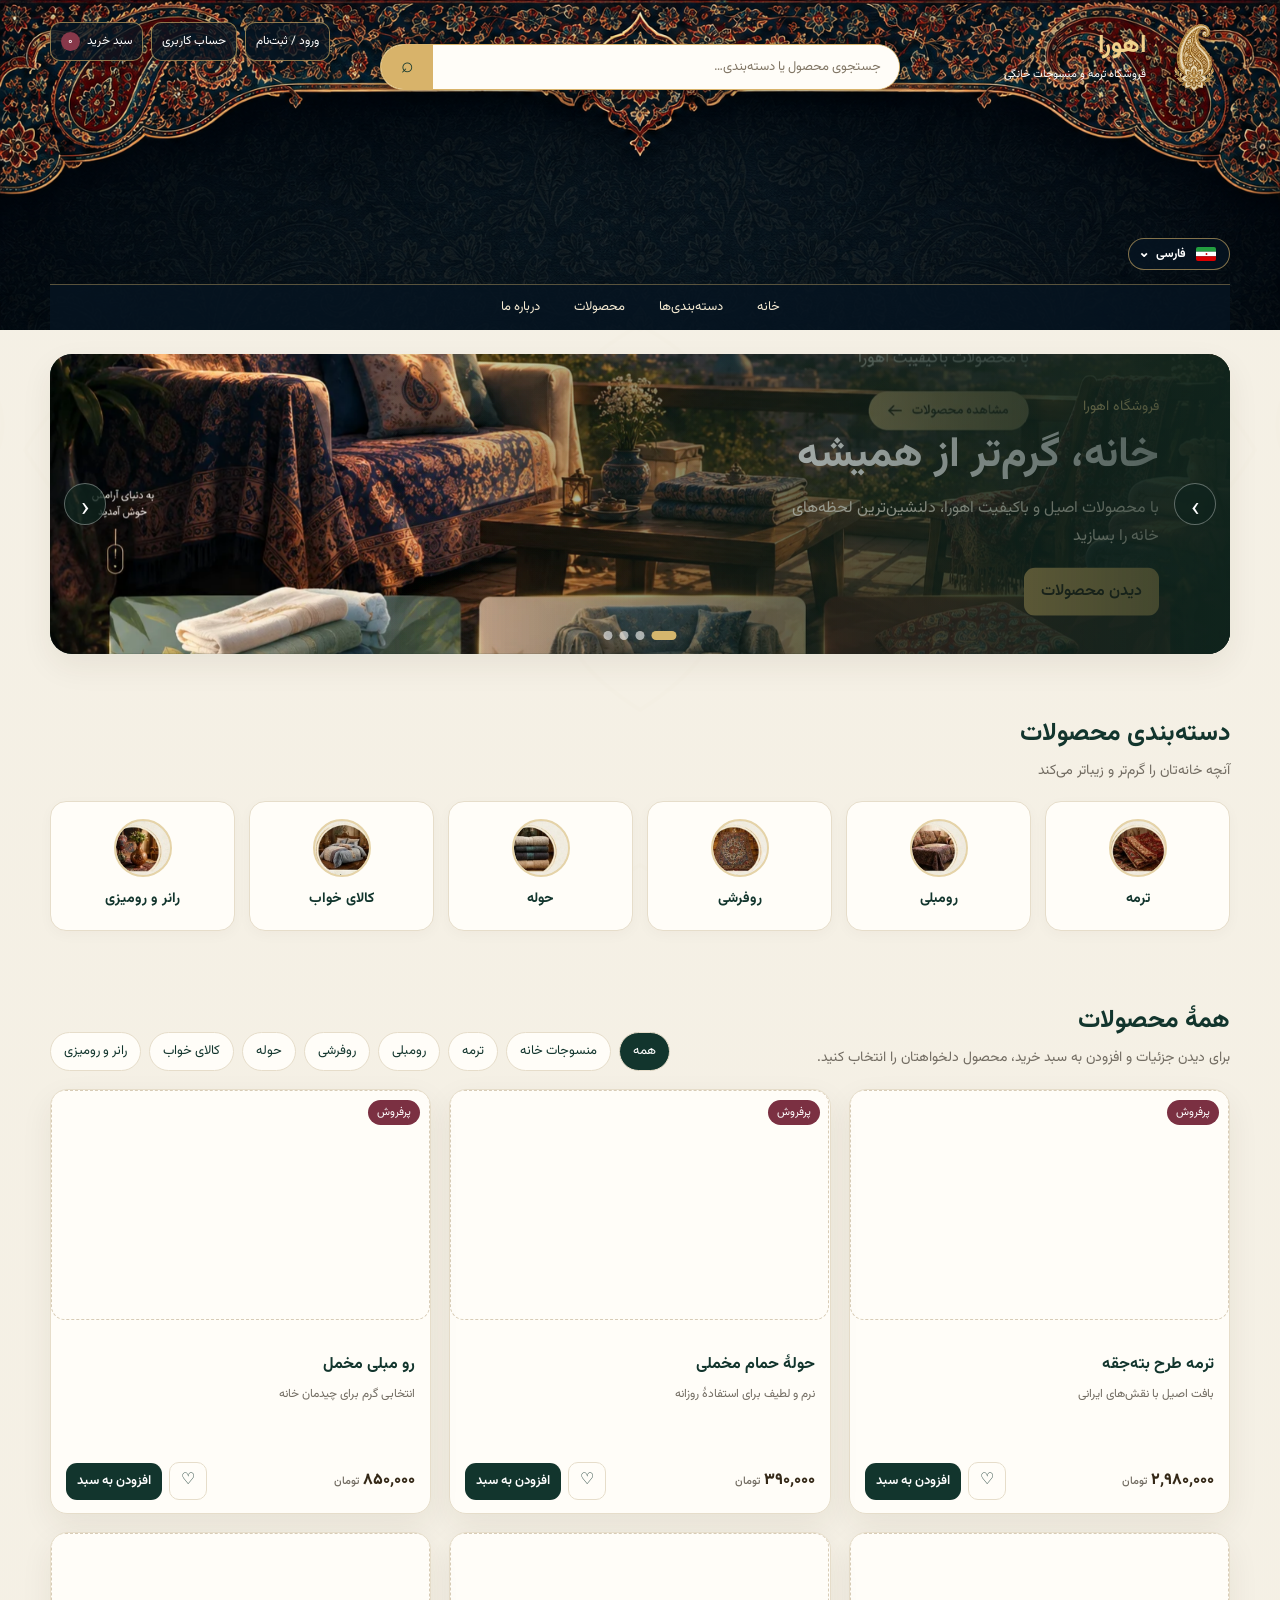
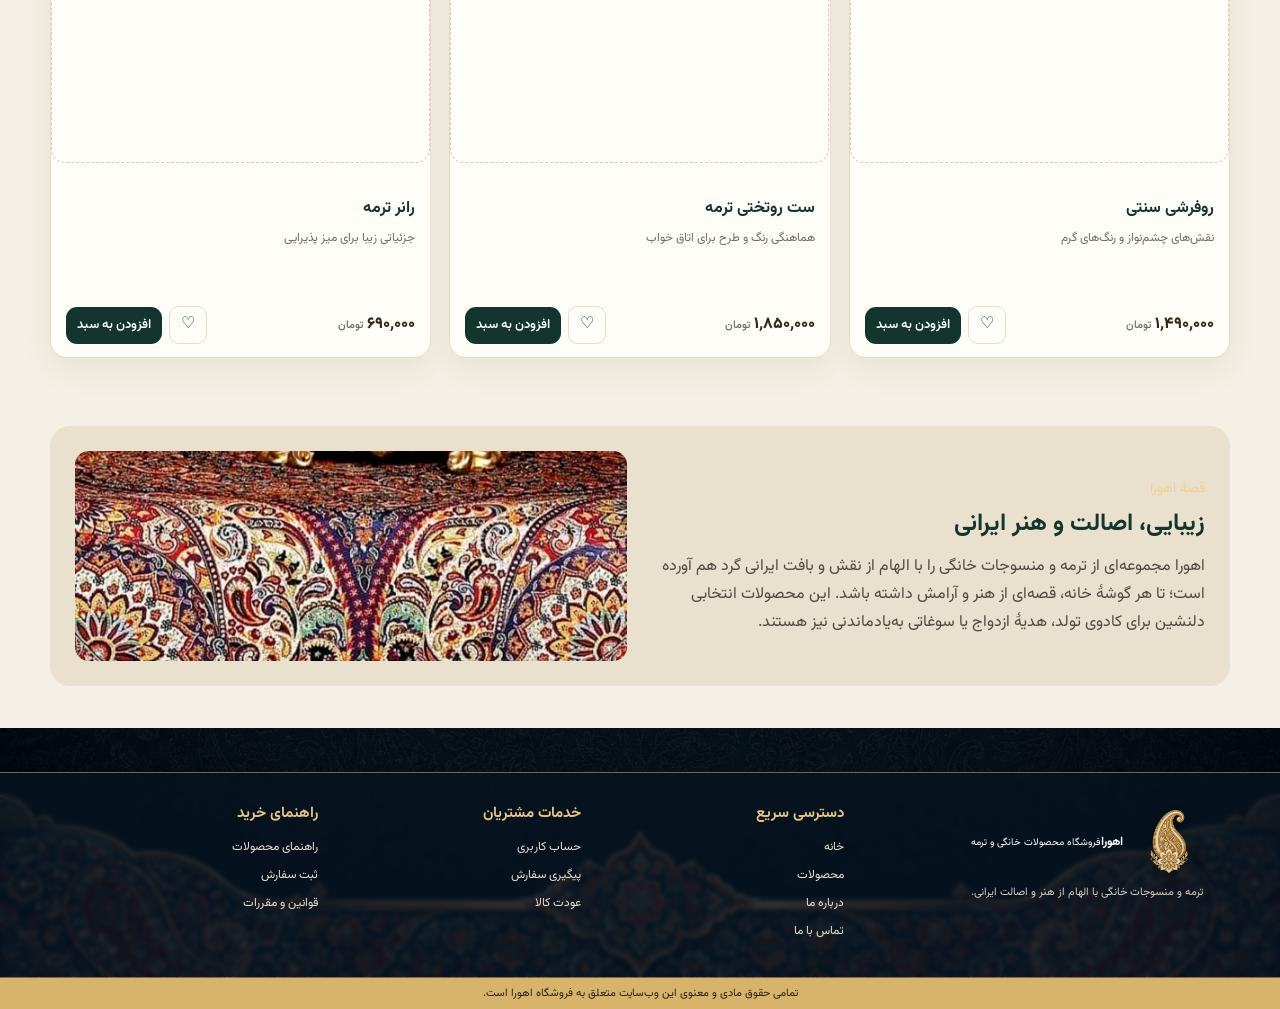
==== index.html @ bb446639 "Add files via upload" ====
<!doctype html>
<html lang="fa" dir="rtl">
<head>
<meta charset="utf-8"><meta name="viewport" content="width=device-width,initial-scale=1">
<meta name="theme-color" content="#12352d"><meta name="description" content="خرید آنلاین ترمه، رومبلی، روفرشی، حوله و کالای خواب ایرانی از فروشگاه اهورا؛ محصولات اصیل، مناسب کادوی تولد و هدیهٔ به‌یادماندنی، با ارسال به سراسر ایران.">
<meta name="keywords" content="خرید ترمه، فروشگاه ترمه، رومبلی ترمه، روفرشی سنتی، حوله، کالای خواب ایرانی، کادو تولد، هدیه به یادماندنی، کادوی ازدواج، سوغات ایرانی، هدیه ترمه">
<link rel="canonical" href="https://mansojat-yazd.ir/"><link rel="alternate" hreflang="fa-IR" href="https://mansojat-yazd.ir/"><link rel="alternate" hreflang="ar" href="https://mansojat-yazd.ir/ar/">
<title>فروشگاه اهورا | خرید ترمه و منسوجات خانگی ایرانی</title><link rel="icon" type="image/webp" href="assets/ahura-logo.webp"><link rel="apple-touch-icon" href="assets/ahura-logo.webp"><meta property="og:image" content="assets/ahura-logo.webp"><meta name="twitter:card" content="summary_large_image"><meta name="twitter:image" content="assets/hero-yazd.webp"><link rel="stylesheet" href="assets/style.css"><link rel="stylesheet" href="assets/reference.css"><meta property="og:title" content="فروشگاه اهورا | ترمه و منسوجات خانگی"><meta property="og:description" content="زیبایی و اصالت هنر ایرانی در خانهٔ شما؛ انتخابی اصیل برای کادوی تولد و هدیهٔ به‌یادماندنی"><meta property="og:type" content="website">
<script type="application/ld+json">{"@context":"https://schema.org","@type":"Store","name":"فروشگاه اهورا","url":"https://mansojat-yazd.ir/","logo":"https://mansojat-yazd.ir/assets/ahura-logo.webp","image":["https://mansojat-yazd.ir/assets/hero-clean.webp","https://mansojat-yazd.ir/assets/product-photo-1.webp","https://mansojat-yazd.ir/assets/product-photo-2.webp","https://mansojat-yazd.ir/assets/product-photo-3.webp","https://mansojat-yazd.ir/assets/product-photo-4.webp","https://mansojat-yazd.ir/assets/product-photo-5.webp","https://mansojat-yazd.ir/assets/product-photo-6.webp"],"description":"فروشگاه ترمه و منسوجات خانگی ایرانی"}</script>
<script type="application/ld+json">{"@context":"https://schema.org","@type":"ItemList","name":"فهرست محصولات","itemListElement":[{"@type":"ListItem","position":1,"item":{"@type":"Product","name":"ترمه طرح بته‌جقه","description":"پارچه ترمه با نقش بته‌جقه"}},{"@type":"ListItem","position":2,"item":{"@type":"Product","name":"حولهٔ حمام مخملی","description":"حوله‌های حمام مخملی"}},{"@type":"ListItem","position":3,"item":{"@type":"Product","name":"رو مبلی مخمل","description":"رو مبلی مخمل با طرح ترمه"}},{"@type":"ListItem","position":4,"item":{"@type":"Product","name":"روفرشی سنتی","description":"روفرشی با طرح سنتی"}},{"@type":"ListItem","position":5,"item":{"@type":"Product","name":"ست روتختی ترمه","description":"ست روتختی ترمه"}},{"@type":"ListItem","position":6,"item":{"@type":"Product","name":"رانر ترمه","description":"رانر ترمه روی میز"}}]}</script>
</head>
<body data-lang="fa">
<header class="reference-header" aria-label="سربرگ فروشگاه اهورا">
  <div class="reference-header-inner">
    <a class="reference-brand" href="#home" aria-label="صفحه اصلی اهورا"><img src="assets/ahura-logo.webp" alt="لوگوی اهورا"><span><strong>اهورا</strong><small>فروشگاه ترمه و منسوجات خانگی</small></span></a>
    <div class="reference-header-actions">
      <a href="login.html">ورود / ثبت‌نام</a><a href="account.html">حساب کاربری</a><a href="account.html#cart">سبد خرید <span id="cartCount" class="count" aria-live="polite">۰</span></a>
    </div>
    <form class="reference-search" id="searchForm" role="search"><input id="searchInput" aria-label="جستجوی محصولات" placeholder="جستجوی محصول یا دسته‌بندی…"><button aria-label="جستجو">⌕</button></form>
    <nav class="reference-nav" aria-label="منوی اصلی"><a href="#home">خانه</a><a href="#categories">دسته‌بندی‌ها</a><a href="#products">محصولات</a><a href="#about">درباره ما</a></nav>
    <div class="language-switcher reference-language-switcher" aria-label="انتخاب زبان"><button class="language-trigger reference-language-trigger" type="button" aria-haspopup="true" aria-expanded="false"><img class="flag-icon" src="assets/flag-iran.svg" alt="پرچم ایران"><span>فارسی</span><span class="language-chevron" aria-hidden="true">⌄</span></button><div class="language-menu" role="menu"><a href="index.html" role="menuitem" lang="fa"><img class="flag-icon" src="assets/flag-iran.svg" alt="پرچم ایران"> فارسی</a><a href="ar/index.html" role="menuitem" lang="ar"><img class="flag-icon" src="assets/flag-saudi.svg" alt="پرچم عربستان"> العربية</a></div></div>
  </div>
</header>
<main id="home" class="container">
<section class="hero hero-slider" id="heroSlider" aria-label="بنرهای فروشگاه"><div id="heroSlides"></div><button class="hero-arrow hero-prev" id="heroPrev" type="button" aria-label="بنر قبلی">‹</button><button class="hero-arrow hero-next" id="heroNext" type="button" aria-label="بنر بعدی">›</button><div class="hero-dots" id="heroDots" aria-label="انتخاب بنر"></div></section><div id="siteAnnouncement" class="site-announcement" hidden></div>
<section class="section" id="categories"><div class="section-head"><div><h2>دسته‌بندی محصولات</h2><p>آنچه خانه‌تان را گرم‌تر و زیباتر می‌کند</p></div></div><div class="category-grid">
<a class="category-card" href="#products" data-category-link="termeh"><span class="category-icon">✺</span><strong>ترمه</strong></a><a class="category-card" href="#products" data-category-link="upholstery"><span class="category-icon">▤</span><strong>رومبلی</strong></a><a class="category-card" href="#products" data-category-link="carpet"><span class="category-icon">▧</span><strong>روفرشی</strong></a><a class="category-card" href="#products" data-category-link="towel"><span class="category-icon">▦</span><strong>حوله</strong></a><a class="category-card" href="#products" data-category-link="bedding"><span class="category-icon">⌂</span><strong>کالای خواب</strong></a><a class="category-card" href="#products" data-category-link="runner"><span class="category-icon">▱</span><strong>رانر و رومیزی</strong></a></div></section>

<section class="section" id="products"><div class="section-head"><div><h2>همهٔ محصولات</h2><p>برای دیدن جزئیات و افزودن به سبد خرید، محصول دلخواهتان را انتخاب کنید.</p></div><div class="chips" aria-label="فیلتر محصولات"><button class="chip active" data-filter="all">همه</button><button class="chip" data-filter="termeh">ترمه</button><button class="chip" data-filter="home">منسوجات خانه</button></div></div><div class="products-grid" id="productGrid">
<article class="product" id="product-termeh" data-product="termeh" data-category="termeh" data-best="true"><span class="badge">پرفروش</span><a href="#product-termeh"><img class="product-photo" src="assets/product-photo-1.webp" alt="پارچهٔ ترمه با نقش بته‌جقه" width="195" height="118" loading="lazy"><div class="product-content"><h3>ترمه طرح بته‌جقه</h3><p class="product-desc">بافت اصیل با نقش‌های ایرانی</p></div></a><div class="product-content product-bottom"><span class="price">۲٬۹۸۰٬۰۰۰ <small>تومان</small></span><div class="product-actions"><button class="icon-btn favorite" data-favorite="termeh" aria-label="علاقه‌مندی">♡</button><button class="btn small add-cart" data-id="termeh">افزودن به سبد</button></div></div></article>
<article class="product" id="product-towel" data-product="towel" data-category="towel"><a href="#product-towel"><img class="product-photo" src="assets/product-photo-2.webp" alt="حوله‌های حمام مخملی" width="195" height="118" loading="lazy"><div class="product-content"><h3>حولهٔ حمام مخملی</h3><p class="product-desc">نرم و لطیف برای استفادهٔ روزانه</p></div></a><div class="product-content product-bottom"><span class="price">۳۹۰٬۰۰۰ <small>تومان</small></span><div class="product-actions"><button class="icon-btn favorite" data-favorite="towel" aria-label="علاقه‌مندی">♡</button><button class="btn small add-cart" data-id="towel">افزودن به سبد</button></div></div></article>
<article class="product" id="product-upholstery" data-product="upholstery" data-category="upholstery" data-best="true"><a href="#product-upholstery"><img class="product-photo" src="assets/product-photo-3.webp" alt="رو مبلی مخمل با طرح ترمه" width="195" height="118" loading="lazy"><div class="product-content"><h3>رو مبلی مخمل</h3><p class="product-desc">انتخابی گرم برای چیدمان خانه</p></div></a><div class="product-content product-bottom"><span class="price">۸۵۰٬۰۰۰ <small>تومان</small></span><div class="product-actions"><button class="icon-btn favorite" data-favorite="upholstery" aria-label="علاقه‌مندی">♡</button><button class="btn small add-cart" data-id="upholstery">افزودن به سبد</button></div></div></article>
<article class="product" id="product-carpet" data-product="carpet" data-category="carpet"><a href="#product-carpet"><img class="product-photo" src="assets/product-photo-4.webp" alt="روفرشی با طرح سنتی" width="195" height="118" loading="lazy"><div class="product-content"><h3>روفرشی سنتی</h3><p class="product-desc">نقش‌های چشم‌نواز و رنگ‌های گرم</p></div></a><div class="product-content product-bottom"><span class="price">۱٬۴۹۰٬۰۰۰ <small>تومان</small></span><div class="product-actions"><button class="icon-btn favorite" data-favorite="carpet" aria-label="علاقه‌مندی">♡</button><button class="btn small add-cart" data-id="carpet">افزودن به سبد</button></div></div></article>
<article class="product" id="product-bedding" data-product="bedding" data-category="bedding"><a href="#product-bedding"><img class="product-photo" src="assets/product-photo-5.webp" alt="ست روتختی ترمه" width="195" height="118" loading="lazy"><div class="product-content"><h3>ست روتختی ترمه</h3><p class="product-desc">هماهنگی رنگ و طرح برای اتاق خواب</p></div></a><div class="product-content product-bottom"><span class="price">۱٬۸۵۰٬۰۰۰ <small>تومان</small></span><div class="product-actions"><button class="icon-btn favorite" data-favorite="bedding" aria-label="علاقه‌مندی">♡</button><button class="btn small add-cart" data-id="bedding">افزودن به سبد</button></div></div></article>
<article class="product" id="product-runner" data-product="runner" data-category="runner"><a href="#product-runner"><img class="product-photo" src="assets/product-photo-6.webp" alt="رانر ترمه روی میز" width="195" height="118" loading="lazy"><div class="product-content"><h3>رانر ترمه</h3><p class="product-desc">جزئیاتی زیبا برای میز پذیرایی</p></div></a><div class="product-content product-bottom"><span class="price">۶۹۰٬۰۰۰ <small>تومان</small></span><div class="product-actions"><button class="icon-btn favorite" data-favorite="runner" aria-label="علاقه‌مندی">♡</button><button class="btn small add-cart" data-id="runner">افزودن به سبد</button></div></div></article>
</div><p id="noResults" class="empty-state" hidden>محصولی با این جستجو پیدا نشد.</p></section>

<section class="section" id="about"><div class="about-box"><div><span class="eyebrow">قصهٔ اهورا</span><h2>زیبایی، اصالت و هنر ایرانی</h2><p>اهورا مجموعه‌ای از ترمه و منسوجات خانگی را با الهام از نقش و بافت ایرانی گرد هم آورده است؛ تا هر گوشهٔ خانه، قصه‌ای از هنر و آرامش داشته باشد. این محصولات انتخابی دلنشین برای کادوی تولد، هدیهٔ ازدواج یا سوغاتی به‌یادماندنی نیز هستند.</p></div><img src="assets/termeh-reference.webp" alt="نقش و بافت اصیل پارچهٔ ترمه" loading="lazy"></div></section>
</main>
<footer id="contact" class="reference-footer"><div class="footer-clean"><div><a class="footer-brand" href="#home"><img src="assets/ahura-logo.webp" alt="لوگوی اهورا"><span><strong>اهورا</strong><small>فروشگاه محصولات خانگی و ترمه</small></span></a><p>ترمه و منسوجات خانگی با الهام از هنر و اصالت ایرانی.</p></div><div><h3>دسترسی سریع</h3><a href="#home">خانه</a><a href="#products">محصولات</a><a href="#about">درباره ما</a><a href="#contact">تماس با ما</a></div><div><h3>خدمات مشتریان</h3><a href="account.html">حساب کاربری</a><a href="account.html#orders">پیگیری سفارش</a><a href="account.html#wallet">عودت کالا</a></div><div><h3>راهنمای خرید</h3><a href="#products">راهنمای محصولات</a><a href="account.html#cart">ثبت سفارش</a><a href="account.html#wallet">قوانین و مقررات</a></div></div><div class="gold-line">تمامی حقوق مادی و معنوی این وب‌سایت متعلق به فروشگاه اهورا است.</div></footer>
<div id="genericModal"></div><div id="toast" class="toast" role="status" aria-live="polite"></div><script type="module" src="assets/app.js"></script>
</body></html>
---- assets/style.css ----
@import url('https://fonts.googleapis.com/css2?family=Vazirmatn:wght@400;500;600;700;800&display=swap');
:root{--pine:#12352d;--pine2:#1d4a3e;--gold:#c9a45c;--gold2:#e5d3a8;--cream:#f5f0e5;--paper:#fffdf8;--ink:#29251f;--muted:#726c62;--line:#e6ddca;--red:#87384a;--shadow:0 12px 32px #34261412}*{box-sizing:border-box}html{scroll-behavior:smooth;scroll-padding-top:105px}body{margin:0;background:var(--cream);color:var(--ink);font-family:Vazirmatn,Tahoma,Arial,sans-serif;line-height:1.75}button,input,select{font:inherit}button,a{touch-action:manipulation}a{color:inherit;text-decoration:none}button{cursor:pointer}.container{width:min(1180px,calc(100% - 32px));margin-inline:auto}.top-note{background:var(--pine);color:#f7ebd0;text-align:center;font-size:13px;padding:5px 12px}.site-header{position:sticky;top:0;z-index:50;background:#18271feF;border-bottom:1px solid #c9a45c75;box-shadow:0 5px 24px #0002;color:#fff}.head-main{min-height:94px;display:flex;align-items:center;gap:24px}.brand{display:flex;align-items:center;gap:12px;min-width:215px}.brand-mark{width:53px;height:53px;display:grid;place-items:center;border:1px solid var(--gold);border-radius:50%;color:var(--gold2);font-size:28px}.brand strong{display:block;color:#f3d99d;font-size:24px;line-height:1.2}.brand small{color:#f6ecd6;font-size:11px}.searchbox{display:flex;flex:1;height:46px;max-width:540px;background:#fffdf8;border:1px solid var(--gold);border-radius:30px;overflow:hidden}.searchbox input{border:0;background:transparent;outline:0;padding:0 18px;flex:1;min-width:0;color:var(--ink);font-size:14px}.searchbox button{border:0;background:var(--gold);color:#1d271f;padding:0 18px;font-size:18px}.head-actions{display:flex;align-items:center;gap:8px;margin-inline-start:auto}.head-actions a,.head-actions button,.lang-link{border:1px solid #ffffff2b;background:transparent;color:#fff;border-radius:12px;padding:8px 11px;font-size:13px;white-space:nowrap}.head-actions a:hover,.head-actions button:hover,.lang-link:hover{border-color:var(--gold);color:#f5d998}.count{display:inline-grid;place-items:center;min-width:19px;height:19px;padding:0 4px;border-radius:10px;background:var(--red);font-size:11px;margin-inline-start:4px}.nav{border-top:1px solid #ffffff18;display:flex;gap:28px;align-items:center;min-height:42px;color:#f5ebd4;font-size:14px}.nav a:hover{color:#efcc7e}.hero{position:relative;min-height:300px;margin:24px auto 32px;border-radius:22px;overflow:hidden;background:var(--pine);box-shadow:var(--shadow)}.hero img{width:100%;height:300px;display:block;object-fit:cover}.hero:after{content:"";position:absolute;inset:0;background:linear-gradient(270deg,#10241dc9,transparent 72%)}.hero-copy{position:absolute;z-index:1;inset-inline-start:6%;top:50%;transform:translateY(-50%);max-width:390px;color:#fff}.eyebrow{color:#efd28d;font-size:14px}.hero h1{font-size:clamp(26px,4vw,42px);line-height:1.35;margin:7px 0 10px}.hero p{margin:0 0 17px;color:#f7eedf}.btn{display:inline-flex;align-items:center;justify-content:center;gap:7px;border:0;border-radius:11px;padding:10px 17px;background:var(--pine);color:white;font-weight:600}.btn:hover{background:var(--pine2)}.btn.gold{background:var(--gold);color:#261f15}.btn.outline{background:transparent;border:1px solid var(--gold);color:var(--pine)}.btn.small{padding:7px 11px;font-size:13px}.section{padding:26px 0 42px}.section-head{display:flex;justify-content:space-between;align-items:end;margin-bottom:18px;gap:12px}.section-head h2{margin:0;color:var(--pine);font-size:25px}.section-head p{margin:3px 0 0;color:var(--muted);font-size:14px}.category-grid{display:grid;grid-template-columns:repeat(6,1fr);gap:14px}.category-card{background:var(--paper);border:1px solid var(--line);border-radius:16px;padding:17px 10px;text-align:center;box-shadow:0 4px 14px #32241208;transition:.2s}.category-card:hover{transform:translateY(-3px);border-color:var(--gold)}.category-icon{display:grid;place-items:center;margin:0 auto 8px;width:58px;height:58px;border-radius:50%;background:#e9e0cc;color:var(--pine);font-size:27px;overflow:hidden;border:2px solid var(--gold2)}.category-icon img{width:100%;height:100%;object-fit:cover;display:block}.category-card strong{font-size:14px;color:var(--pine)}.chips{display:flex;flex-wrap:wrap;gap:8px}.chip{border:1px solid var(--line);background:var(--paper);color:var(--pine);border-radius:22px;padding:7px 13px;font-size:13px}.chip.active,.chip:hover{background:var(--pine);color:white}.products-grid{display:grid;grid-template-columns:repeat(3,1fr);gap:18px}.product{background:var(--paper);border:1px solid var(--line);border-radius:17px;overflow:hidden;box-shadow:var(--shadow);position:relative}.product>a{display:block}.product-photo{width:100%;aspect-ratio:1.65;object-fit:cover;display:block;background:#e7decc}.product-content{padding:13px 15px}.product h3{font-size:16px;margin:0 0 5px;color:var(--pine)}.product-desc{margin:0;color:var(--muted);font-size:12px;min-height:22px}.product-bottom{display:flex;align-items:center;justify-content:space-between;gap:8px;margin-top:12px}.price{font-weight:800;color:#342817}.price small{font-size:11px;font-weight:500;color:var(--muted)}.product-actions{display:flex;gap:7px;align-items:center}.icon-btn{border:1px solid var(--line);background:var(--paper);border-radius:10px;width:38px;height:38px;color:var(--pine)}.icon-btn:hover,.icon-btn.on{background:#f3e5df;color:var(--red)}.badge{position:absolute;top:10px;inset-inline-start:10px;background:#7b3042;color:white;border-radius:18px;padding:3px 9px;font-size:11px}.empty-state{grid-column:1/-1;padding:35px;text-align:center;background:var(--paper);border-radius:14px;color:var(--muted)}.about-box{display:grid;grid-template-columns:1fr 1fr;gap:26px;align-items:center;background:#e9e0cd;border-radius:20px;padding:25px}.about-box img{width:100%;height:210px;object-fit:cover;border-radius:14px}.about-box h2{color:var(--pine);margin:0 0 8px}.about-box p{margin:0;color:#514a40}.site-footer{background:#172a22;color:#f5ebd8;padding:38px 0 0;margin-top:25px}.footer-grid{display:grid;grid-template-columns:2fr 1fr 1fr;gap:25px;padding-bottom:28px}.footer-grid h3{color:#edcf8a;margin:0 0 10px}.footer-grid p,.footer-grid a{font-size:13px;color:#e3dccf}.footer-links{display:grid;gap:6px}.copyright{text-align:center;border-top:1px solid #ffffff24;padding:12px;font-size:12px;color:#e3d4b1}.modal-backdrop{position:fixed;inset:0;background:#0008;z-index:90;display:none;align-items:center;justify-content:center;padding:16px}.modal-backdrop.open{display:flex}.modal{width:min(520px,100%);background:var(--paper);border-radius:18px;padding:23px;box-shadow:0 25px 80px #0005;max-height:90vh;overflow:auto}.modal h2{margin:0 0 12px;color:var(--pine)}.modal-close{float:left;border:0;background:none;font-size:24px}.field{display:grid;gap:5px;margin:12px 0}.field input,.field textarea,.field select{width:100%;border:1px solid var(--line);border-radius:10px;background:#fff;padding:10px;outline-color:var(--gold)}.toast{position:fixed;bottom:18px;right:18px;z-index:200;max-width:calc(100% - 36px);background:var(--pine);color:white;border:1px solid var(--gold);border-radius:12px;padding:10px 16px;display:none}.toast.show{display:block}.notice{padding:12px 14px;border-radius:12px;background:#fff4d8;color:#594524;font-size:13px;margin:12px 0}.notice.danger{background:#f8e5e5;color:#782d3e}.simple-page{min-height:100vh;padding:30px 0}.panel{background:var(--paper);border:1px solid var(--line);border-radius:18px;padding:23px;box-shadow:var(--shadow)}.form-narrow{max-width:530px;margin:45px auto}.account-layout,.admin-layout{display:grid;grid-template-columns:220px 1fr;gap:18px}.side-nav{display:grid;align-content:start;gap:8px}.side-nav a{padding:10px 12px;background:var(--paper);border:1px solid var(--line);border-radius:10px;color:var(--pine)}.side-nav a:hover{border-color:var(--gold)}.stats{display:grid;grid-template-columns:repeat(3,1fr);gap:12px}.stat{padding:15px;background:#f1ebdd;border-radius:12px}.stat strong{display:block;font-size:21px;color:var(--pine)}.table-wrap{overflow-x:auto}table{width:100%;border-collapse:collapse;min-width:580px}th,td{text-align:start;padding:10px;border-bottom:1px solid var(--line);font-size:13px}th{color:var(--pine);background:#f4efdf}.admin-tabs{display:flex;gap:8px;flex-wrap:wrap;margin-bottom:15px}.admin-section{display:none}.admin-section.active{display:block}.language-choice{font-size:13px}
@media(max-width:900px){.head-main{gap:12px;flex-wrap:wrap;padding:12px 0}.brand{min-width:150px}.brand-mark{width:42px;height:42px}.brand strong{font-size:20px}.searchbox{order:3;max-width:none;flex-basis:100%}.head-actions{gap:5px}.head-actions a{padding:7px 9px}.category-grid{grid-template-columns:repeat(3,1fr)}.products-grid{grid-template-columns:repeat(2,1fr)}.hero,.hero img{min-height:240px;height:240px}.nav{gap:18px;overflow:auto;white-space:nowrap}.account-layout,.admin-layout{grid-template-columns:1fr}.side-nav{display:flex;overflow:auto}.side-nav a{white-space:nowrap}}
@media(max-width:560px){.container{width:min(100% - 22px,1180px)}.top-note{font-size:11px}.head-main{min-height:0}.brand{min-width:0;flex:1}.head-actions{order:2;margin:0}.head-actions a{font-size:11px;padding:6px 7px}.brand small{font-size:9px}.searchbox{height:41px}.nav{min-height:38px;gap:17px;font-size:12px}.hero,.hero img{height:210px;min-height:210px;border-radius:15px}.hero{margin:14px auto 20px}.hero-copy{inset-inline-start:5%;width:57%}.hero h1{font-size:24px}.hero p{font-size:12px;line-height:1.6}.hero-copy .btn{padding:7px 12px;font-size:12px}.category-grid{grid-template-columns:repeat(2,1fr);gap:9px}.category-card{padding:12px 6px}.section{padding:20px 0 28px}.section-head h2{font-size:20px}.products-grid{gap:10px}.product-photo{aspect-ratio:1.25}.product-content{padding:9px}.product h3{font-size:13px}.product-desc{font-size:11px}.price{font-size:13px}.price small{font-size:10px}.product-bottom{align-items:flex-start;flex-direction:column}.product-actions{width:100%;justify-content:space-between}.icon-btn{width:34px;height:34px}.about-box{grid-template-columns:1fr;padding:15px;gap:12px}.about-box img{height:155px}.footer-grid{grid-template-columns:1fr 1fr}.footer-grid>div:first-child{grid-column:1/-1}.stats{grid-template-columns:1fr}.form-narrow{margin:15px auto}}


/* اتمسفر ترمه‌ای سبک و انیمیشن‌های طبیعی */
body{background-color:var(--cream);background-image:linear-gradient(rgba(245,240,229,.91),rgba(245,240,229,.91)),url('termeh-reference.webp');background-size:auto,720px;background-attachment:scroll,fixed;background-position:center,center}
.product,.category-card,.panel,.about-box,.offer-card{transition:transform .24s cubic-bezier(.23,1,.32,1),box-shadow .24s ease,border-color .24s ease}
.product:hover{transform:translateY(-6px) rotateX(1deg);box-shadow:0 18px 38px #3426141c;border-color:#d8b36a}
.product-photo{transition:transform .35s cubic-bezier(.23,1,.32,1),filter .35s ease}.product:hover .product-photo{transform:scale(1.045);filter:saturate(1.08)}
.category-card:hover{transform:translateY(-5px) scale(1.015);box-shadow:0 13px 26px #34261418}.category-icon{transition:transform .28s cubic-bezier(.23,1,.32,1),background .2s}.category-card:hover .category-icon{transform:rotate(-8deg) scale(1.08);background:#dfc98f}
.hero{animation:hero-in .65s cubic-bezier(.23,1,.32,1) both}.hero-copy{animation:hero-copy-in .75s .08s cubic-bezier(.23,1,.32,1) both}.btn,.chip,.icon-btn{transition:transform .16s ease,background-color .18s ease,border-color .18s ease}.btn:active,.chip:active,.icon-btn:active{transform:scale(.97)}
@keyframes hero-in{from{opacity:0;transform:translateY(12px) scale(.985)}to{opacity:1;transform:none}}@keyframes hero-copy-in{from{opacity:0;transform:translateY(calc(-50% + 12px))}to{opacity:1;transform:translateY(-50%)}}
@media (prefers-reduced-motion:reduce){*,*::before,*::after{animation-duration:.01ms!important;animation-iteration-count:1!important;scroll-behavior:auto!important;transition-duration:.01ms!important}}
.language-badge{position:absolute;z-index:6;top:10px;inset-inline-end:12px;display:inline-flex;align-items:center;gap:5px;padding:5px 9px;border:1px solid #d8b36a;border-radius:18px;background:#fffdf8e8;color:var(--pine);font-size:12px;font-weight:700;box-shadow:0 4px 12px #0002}.language-badge:hover{background:#fff;color:var(--red)}
.custom-image-preview{width:72px;height:52px;object-fit:cover;border-radius:8px;border:1px solid var(--line);vertical-align:middle}.admin-code-card{margin-top:14px;padding:16px;border:1px dashed var(--gold);border-radius:14px;background:#fff8e5}.admin-code-value{font:800 18px/1.2 ui-monospace,monospace;color:var(--red);letter-spacing:2px;direction:ltr;display:inline-block;margin:0 8px}.customer-result{margin-top:14px}.category-admin-list{display:grid;gap:8px;margin-top:14px}.category-admin-row{display:flex;align-items:center;gap:8px;padding:9px 12px;background:#fffdf8;border:1px solid var(--line);border-radius:10px}.category-admin-row strong{flex:1;color:var(--pine)}.category-admin-thumb{width:30px;height:30px;border-radius:50%;object-fit:cover;border:1px solid var(--gold);flex:0 0 auto}

.brand-logo{width:56px;height:56px;object-fit:contain;filter:drop-shadow(0 3px 5px #0004)}.arabic-reference-header{background-color:#14251e;background-image:linear-gradient(#12271ee8,#12271ee8),url('header-pattern.webp');background-size:cover;background-position:center}.arabic-reference-header .brand-logo{width:58px;height:58px}.arabic-reference-header .language-switcher{position:absolute}.product-photo{content-visibility:auto}

.select-with-action{display:flex;gap:6px;align-items:center}.select-with-action select{flex:1;min-width:0}.quick-add-category{flex:0 0 42px;width:42px;height:42px;padding:0;font-size:22px;color:var(--pine);border:1px solid var(--gold);background:#fff8e5}.quick-add-category:hover{background:#f1e5c8}.quick-category-panel{margin-top:8px;padding:11px;border:1px dashed var(--gold);border-radius:12px;background:#fff8e5}.quick-category-panel[hidden]{display:none}.quick-category-fields{display:grid;grid-template-columns:repeat(3,1fr);gap:6px;margin-top:8px}.quick-category-fields input{width:100%;border:1px solid var(--line);border-radius:8px;padding:7px;background:#fff}.quick-category-actions{display:flex;gap:6px;margin-top:8px}@media(max-width:700px){.quick-category-fields{grid-template-columns:1fr}}button:focus-visible,a:focus-visible,input:focus-visible,select:focus-visible,textarea:focus-visible{outline:3px solid #d8b36a;outline-offset:2px}

.product-detail{display:grid;grid-template-columns:minmax(0,1.05fr) minmax(0,1fr);gap:20px;align-items:center}.product-detail-image{width:100%;height:auto;aspect-ratio:1.65;object-fit:cover;border-radius:14px;background:#e7decc}.product-detail-copy{display:grid;gap:10px}.product-detail-category{margin:0;color:var(--red);font-size:13px;font-weight:700}.product-detail-description{margin:0;color:var(--muted);font-size:14px}.product-detail-meta{display:flex;gap:8px;flex-wrap:wrap;align-items:center;color:var(--muted);font-size:13px}.badge-inline{display:inline-flex;background:#7b3042;color:#fff;border-radius:14px;padding:2px 8px;font-size:11px}.product-detail-price{font-size:20px}.detail-add{width:100%;margin-top:5px}@media(max-width:650px){.product-detail{grid-template-columns:1fr;gap:12px}.product-detail-image{max-height:220px}}

.detail-quantity{display:flex;align-items:center;justify-content:space-between;gap:12px;color:var(--muted);font-size:13px}.quantity-control{display:inline-flex;align-items:center;gap:12px;border:1px solid var(--line);border-radius:12px;background:#fff;padding:3px}.quantity-control button{width:32px;height:32px;border:0;border-radius:9px;background:#f1e5c8;color:var(--pine);font-size:21px;line-height:1}.quantity-control button:hover:not(:disabled){background:var(--gold)}.quantity-control button:disabled{opacity:.4;cursor:not-allowed}.quantity-control output{min-width:28px;text-align:center;font-weight:800;color:var(--pine)}

.cart-quantity{display:inline-flex;align-items:center;gap:7px;border:1px solid var(--line);border-radius:10px;background:#fff;padding:3px}.cart-quantity output{min-width:24px;text-align:center;font-weight:800;color:var(--pine);font-size:13px}.cart-qty-btn{width:27px;height:27px;border:0;border-radius:7px;background:#f1e5c8;color:var(--pine);font-size:18px;line-height:1}.cart-qty-btn:hover:not(:disabled){background:var(--gold)}.cart-qty-btn:disabled{opacity:.38;cursor:not-allowed}@media(max-width:600px){.account-cart-row{display:grid;grid-template-columns:58px 1fr auto;gap:8px}.account-cart-row .cart-quantity{grid-column:2}.account-cart-row .account-cart-price{grid-column:3;grid-row:2}.account-cart-row .remove-cart{grid-column:1/-1}}

.checkout-grid{display:grid;grid-template-columns:1fr 1fr;gap:0 14px}.checkout-wide{grid-column:1/-1}.checkout-submit{width:100%;margin-top:8px}@media(max-width:600px){.checkout-grid{grid-template-columns:1fr}.checkout-wide{grid-column:auto}}

/* AHURA V2 visual polish */
body{background-color:#f5f0e5;background-image:linear-gradient(rgba(245,240,229,.92),rgba(245,240,229,.92)),url('termeh-bg.svg');background-size:auto,720px;background-attachment:scroll,fixed}
.site-header,.arabic-reference-header{background-color:#13271f;background-image:linear-gradient(rgba(19,39,31,.72),rgba(19,39,31,.72)),url('header-pattern.webp');background-size:auto,cover;background-position:center}
.flag-icon{width:20px;height:14px;object-fit:cover;display:inline-block;vertical-align:middle;border-radius:2px;margin-inline:4px}
.header-corrected-content{position:absolute;inset:0;z-index:4;display:flex;align-items:center;justify-content:space-between;padding:18px 5%;pointer-events:none}.header-corrected-content a{pointer-events:auto}.corrected-brand{display:flex;align-items:center;gap:12px;color:#fff;text-decoration:none}.corrected-brand img{width:58px;height:58px;object-fit:contain}.corrected-brand b{display:block;color:#efd08a;font-size:25px}.corrected-brand small{display:block;color:#fff;font-size:11px;margin-top:3px}.corrected-actions{display:flex;align-items:center;gap:9px;flex-wrap:wrap;justify-content:flex-end}.corrected-actions a{color:#fff;text-decoration:none;font-size:12px;border:1px solid #fff3;padding:7px 9px;border-radius:9px;background:#10271f99}.corrected-actions a:hover{border-color:#d9b76b;color:#f0d28d}
.hero-slider{position:relative;min-height:300px}.hero-slide{position:absolute;inset:0;opacity:0;visibility:hidden;transition:opacity .65s ease,transform .9s ease;transform:scale(1.018)}.hero-slide.active{opacity:1;visibility:visible;transform:scale(1)}.hero-slide>img{width:100%;height:300px;object-fit:cover;display:block}.hero-overlay{position:absolute;inset:0;background:linear-gradient(270deg,#10241dd0,transparent 72%)}.hero-arrow{position:absolute;top:50%;z-index:5;transform:translateY(-50%);width:42px;height:42px;border-radius:50%;border:1px solid #ffffff55;background:#10241dcc;color:#fff;font-size:28px;cursor:pointer}.hero-prev{left:14px}.hero-next{right:14px}.hero-dots{position:absolute;z-index:6;bottom:14px;left:50%;transform:translateX(-50%);display:flex;gap:7px}.hero-dots button{width:9px;height:9px;border:0;border-radius:50%;padding:0;background:#fff9;cursor:pointer;transition:.25s}.hero-dots button.active{width:25px;border-radius:9px;background:#d5b66d}.hero-slide.active .hero-copy{animation:heroCopyV2 .7s ease both}.hero-slide.active>img{animation:heroImageV2 15s ease both}@keyframes heroCopyV2{from{opacity:0;transform:translateY(calc(-50% + 16px))}to{opacity:1;transform:translateY(-50%)}}@keyframes heroImageV2{from{transform:scale(1.045);filter:saturate(.9)}to{transform:scale(1);filter:saturate(1)}}
.category-card,.product{transition:transform .35s cubic-bezier(.23,1,.32,1),box-shadow .35s ease}.category-card:hover{transform:translateY(-7px) scale(1.015);box-shadow:0 18px 36px #3b2b1718}.category-icon{transition:transform .4s cubic-bezier(.23,1,.32,1),background .25s}.category-card:hover .category-icon{transform:rotate(-9deg) scale(1.1);background:#dfc98f}.product:hover{transform:translateY(-6px);box-shadow:0 18px 35px #3b2b171c}.product-photo{transition:transform .55s cubic-bezier(.23,1,.32,1)}.product:hover .product-photo{transform:scale(1.045)}
.banner-admin-list{display:grid;gap:12px;margin-top:18px}.banner-admin-card{display:grid;grid-template-columns:210px 1fr auto;gap:14px;align-items:center;padding:12px;background:var(--paper);border:1px solid var(--line);border-radius:14px}.banner-admin-card img{width:210px;height:95px;object-fit:cover;border-radius:10px;background:#eee}.banner-admin-info{display:grid;gap:5px}.banner-admin-info small,.banner-admin-info code{color:var(--muted);font-size:11px}.custom-image-preview{max-width:100%;max-height:160px;border-radius:10px;margin-top:8px}.discount-badge{inset-inline-start:auto!important;inset-inline-end:10px;background:#a83c32}.price del{color:#8b8b8b;font-weight:500;margin-inline-end:5px}.price strong{color:#173f35}
@media(max-width:700px){.header-corrected-content{padding:12px 3%;align-items:flex-start}.corrected-brand small{display:none}.corrected-brand b{font-size:20px}.corrected-brand img{width:45px;height:45px}.corrected-actions a{font-size:10px;padding:5px 6px}.banner-admin-card{grid-template-columns:1fr}.banner-admin-card img{width:100%;height:150px}.hero-slider,.hero-slide>img{height:240px;min-height:240px}.hero-copy{width:57%;inset-inline-start:5%}.hero h1{font-size:24px}.hero p{font-size:12px}.hero-arrow{width:34px;height:34px;font-size:23px}}

.language-flag{width:20px;height:14px;object-fit:cover;border-radius:2px;display:inline-block;vertical-align:middle}
.product-tile-content{min-height:118px;display:flex;flex-direction:column;justify-content:center}

/* AHURA image reset: products support manual images, but no seeded product photos. */
.product-photo-empty{display:block;width:100%;aspect-ratio:1.65;background:transparent;border:1px dashed #d8ccb6;border-radius:14px;min-height:150px}
.product-detail-image-empty{background:transparent;border:1px dashed #d8ccb6;min-height:220px}
.account-cart-thumb-empty{display:block;width:72px;height:52px;border-radius:8px;border:1px dashed #d8ccb6;background:#f5f0e5;flex:0 0 72px}
/* Restore the supplied header artwork and its original clickable profile controls. */
.header-corrected-content{display:none!important}
/* Remove the baked footer artwork (including its old logo) and use the current logo as real HTML. */
.reference-footer-photo{display:none!important}
.footer-clean{display:grid;grid-template-columns:1.4fr repeat(3,1fr);gap:22px;align-items:start;padding:28px 6%;background:#14251e;color:#efe5cf}
.footer-clean .footer-brand{display:flex;align-items:center;gap:12px;color:#fff;text-decoration:none}
.footer-clean .footer-brand img{width:68px;height:68px;object-fit:contain;filter:drop-shadow(0 3px 5px #0005)}
.footer-clean h3{margin:0 0 9px;color:#e4c57e;font-size:15px}.footer-clean a{color:#e9e1d2;text-decoration:none;font-size:12px;display:block;margin:7px 0}.footer-clean a:hover{color:#f0d28d}.footer-clean p{font-size:11px;line-height:1.9;color:#d7cfbf;margin:6px 0}
@media(max-width:700px){.footer-clean{grid-template-columns:1fr 1fr;padding:22px 5%;gap:16px}.footer-clean>div:first-child{grid-column:1/-1}.footer-clean .footer-brand img{width:58px;height:58px}}
---- assets/reference.css ----
/* Header and footer artwork from the supplied termeh reference. */
html[lang="ar"] .site-header,html[lang="ar"] .site-footer{background-color:#14251e;background-image:linear-gradient(#12271ee8,#12271ee8),url('hero-clean.webp');background-size:cover;background-position:center}
.reference-header{position:relative;width:100%;overflow:hidden;background:#13271f}
.reference-header-image{display:block;width:100%;height:auto}
.reference-header-overlay{position:absolute;inset:0}
.header-hit{position:absolute;display:block;background:transparent;z-index:2}
.logo-hit{right:0;top:0;width:17%;height:72%}
.login-hit{left:5%;top:0;width:8%;height:31%}
.account-hit{left:13%;top:0;width:9%;height:31%}
.cart-hit{left:5%;top:31%;width:8.5%;height:38%}
.favorite-hit{left:13%;top:31%;width:9%;height:38%}
.language-hit{right:79%;bottom:0;width:10%;height:23%}
.reference-search{position:absolute;left:34%;top:32%;width:33%;height:34%;z-index:3;display:flex;border-radius:30px;overflow:hidden}
.reference-search input{flex:1;min-width:0;width:100%;border:0;outline:0;background:transparent;color:transparent;padding:0 18px;font-size:13px}
.reference-search input::placeholder{color:transparent}
.reference-search input:focus,.reference-search input:not(:placeholder-shown){background:#fffdf8;color:#332b20}
.reference-search input:focus::placeholder{color:#817665}
.reference-search button{width:11%;min-width:35px;border:0;background:transparent;color:transparent}
.reference-nav-hits{position:absolute;left:0;right:0;bottom:0;height:22%;z-index:2}
.reference-nav-hits a{position:absolute;top:0;height:100%;width:7%;display:block;background:transparent}
.reference-mobile-nav{display:none}
.reference-footer{background:#14251e}
.reference-footer-photo{position:relative;width:100%;overflow:hidden}
.reference-footer-photo>img{display:block;width:100%;height:auto}
.footer-hit{position:absolute;display:block;background:transparent}
.footer-logo{left:81%;top:0;width:17%;height:88%}
.quick-1,.quick-2,.quick-3,.quick-4{left:63%;width:13%;height:22%}
.quick-1{top:14%}.quick-2{top:36%}.quick-3{top:58%}.quick-4{top:78%}
.service-1,.service-2,.service-3{left:45%;width:14%;height:27%}
.service-1{top:14%}.service-2{top:41%}.service-3{top:68%}
.guide-1,.guide-2,.guide-3{left:29%;width:11%;height:27%}
.guide-1{top:14%}.guide-2{top:41%}.guide-3{top:68%}
.social-hit{left:5%;top:18%;width:15%;height:72%}
.mobile-footer-links{display:none}
.sr-only{position:absolute!important;width:1px;height:1px;padding:0;margin:-1px;overflow:hidden;clip:rect(0,0,0,0);white-space:nowrap;border:0}
.reference-footer .gold-line{background:#d8b36a;color:#282018;text-align:center;padding:6px 10px;font-size:11px}
@media(max-width:600px){
 /* Keep the exact reference header artwork as the only header on small screens too. */
 .reference-header{min-height:0;background:#13271f;overflow:hidden}
 .reference-header:after{display:none}
 .reference-header-image{display:block;width:100%;height:auto;position:relative;z-index:1}
 .reference-header-overlay{position:absolute;inset:0;z-index:2}
 .header-hit{display:block}
 .reference-nav-hits{display:block}
 .reference-search{left:34%;top:32%;width:33%;height:35%;background:transparent;border:0}
 .reference-search input{color:transparent;background:transparent;font-size:9px;padding:0 5px}
 .reference-search input::placeholder{color:transparent}
 .reference-search input:focus,.reference-search input:not(:placeholder-shown){color:#302a21;background:#fffdf7}
 .reference-search input:focus::placeholder{color:#827966}
 .reference-search button{width:11%;min-width:0;background:transparent;color:transparent}
 .reference-mobile-nav{display:none}
 .reference-footer-photo>img{width:100%;height:auto}
 .footer-hit{display:block}
 .mobile-footer-links{display:none}
 .reference-footer .gold-line{font-size:10px;padding:9px 6px}
}

/* Storefront offer cards and single footer treatment. */
.offer-list{display:grid;gap:12px}.offer-card{display:flex;align-items:center;gap:16px;padding:17px 20px;border:1px solid #e0c67f;border-radius:16px;background:linear-gradient(110deg,#fffdf8,#f0e6cf);box-shadow:0 8px 22px #34261412}.offer-card h3{margin:0;color:#7b3042}.offer-card p{margin:3px 0;color:#554b3c}.offer-card small{color:#726c62}.offer-stamp{display:grid;place-items:center;flex:0 0 62px;height:62px;border-radius:50%;background:#87384a;color:#fff;font-weight:800}.offer-card .btn{margin-inline-start:auto;white-space:nowrap}.offer-empty{padding:18px;background:#fffdf8;border:1px solid #e6ddca;border-radius:14px;color:#726c62}.discount-badge{top:42px;background:#a62e46}.price del{display:block;font-size:12px;color:#8e8475;font-weight:500}.site-announcement{margin:0 auto 14px;padding:9px 14px;border:1px solid #d8b36a;border-radius:11px;background:#fff8df;color:#5d4822;text-align:center;font-size:13px}.site-announcement[hidden]{display:none}
@media(max-width:600px){.offer-card{align-items:flex-start;flex-wrap:wrap;padding:13px}.offer-stamp{flex-basis:48px;height:48px}.offer-card .btn{margin-inline-start:0}.reference-footer .gold-line{font-size:10px;padding:9px 6px}}


/* منوی زبان دوپرچمی در سمت راست بالای هدر */
.language-switcher{position:absolute;top:10px;right:12px;z-index:8;direction:rtl}.language-trigger{display:inline-flex;align-items:center;gap:6px;border:1px solid #d8b36a;border-radius:20px;background:#fffdf8e8;color:#173a30;padding:6px 10px;font:700 12px Vazirmatn,Tahoma,sans-serif;box-shadow:0 4px 12px #0002}.language-trigger:hover,.language-switcher.open .language-trigger{background:#fff;border-color:#b58d42}.language-chevron{font-size:14px;line-height:1;transition:transform .18s ease}.language-switcher.open .language-chevron{transform:rotate(180deg)}.language-menu{display:grid;gap:5px;position:absolute;top:calc(100% + 7px);right:0;min-width:132px;padding:7px;background:#fffdf8;border:1px solid #d8b36a;border-radius:12px;box-shadow:0 12px 28px #0003;opacity:0;visibility:hidden;transform:translateY(-5px);transition:opacity .18s ease,transform .18s ease,visibility .18s ease}.language-switcher:hover .language-menu,.language-switcher:focus-within .language-menu,.language-switcher.open .language-menu{opacity:1;visibility:visible;transform:none}.language-menu a{display:flex;align-items:center;gap:7px;padding:7px 9px;border-radius:8px;color:#173a30;font-size:12px;white-space:nowrap}.language-menu a:hover,.language-menu a:focus{background:#f1e5c8;color:#7b3042;outline:none}.reference-header .language-switcher{top:10px;right:12px}.reference-header .language-menu{right:0}.site-header .language-switcher{top:10px;right:14px}.site-header .head-main{padding-right:128px}@media(max-width:600px){.language-switcher{top:6px;right:7px}.language-trigger{padding:5px 8px;font-size:11px}.language-menu{min-width:120px}.site-header .head-main{padding-right:92px}}

.reference-brand-logo{position:absolute;right:3%;top:6%;z-index:4;width:9%;max-width:126px;height:auto;object-fit:contain;filter:drop-shadow(0 3px 5px #0006)}@media(max-width:600px){.reference-brand-logo{right:2%;top:5%;width:11%;max-width:72px}}

/* پرچم داخل artwork خودِ کنترل انتخاب زبان است؛ دکمهٔ جداگانهٔ دیگری نمایش داده نمی‌شود. */
.reference-language-switcher{top:auto;right:2.2%;bottom:1.5%;width:10%;height:22%}.reference-language-trigger{width:100%;height:100%;padding:0;border:0;background:transparent;box-shadow:none;color:transparent;border-radius:0}.reference-language-trigger:hover,.reference-language-switcher.open .reference-language-trigger{background:transparent;border:0}.reference-language-switcher .language-menu{bottom:calc(100% + 7px);top:auto;right:0}.reference-category-menu{position:absolute;left:50%;bottom:0;width:9%;height:22%;z-index:7}.reference-category-trigger{width:100%;height:100%;border:0;background:transparent;color:transparent}.reference-category-dropdown{position:absolute;bottom:100%;right:0;display:grid;gap:4px;min-width:150px;padding:7px;background:#fffdf8;border:1px solid #d8b36a;border-radius:12px;box-shadow:0 12px 28px #0003;opacity:0;visibility:hidden;transform:translateY(5px);transition:opacity .18s ease,transform .18s ease,visibility .18s ease}.reference-category-menu:hover .reference-category-dropdown,.reference-category-menu:focus-within .reference-category-dropdown,.reference-category-menu.open .reference-category-dropdown{opacity:1;visibility:visible;transform:none}.reference-category-dropdown a{padding:6px 9px;border-radius:8px;color:#173a30;font-size:12px;white-space:nowrap}.reference-category-dropdown a:hover,.reference-category-dropdown a:focus{background:#f1e5c8;color:#7b3042;outline:none}@media(max-width:600px){.reference-language-switcher{right:1%;bottom:1%;width:14%;height:24%}.reference-category-menu{left:48%;width:13%;height:24%}}

/* AHURA V2 visual polish */
body{background-color:#f5f0e5;background-image:linear-gradient(rgba(245,240,229,.92),rgba(245,240,229,.92)),url('termeh-bg.svg');background-size:auto,720px;background-attachment:scroll,fixed}
.site-header,.arabic-reference-header{background-color:#13271f;background-image:linear-gradient(rgba(19,39,31,.72),rgba(19,39,31,.72)),url('header-pattern.webp');background-size:auto,cover;background-position:center}
.flag-icon{width:20px;height:14px;object-fit:cover;display:inline-block;vertical-align:middle;border-radius:2px;margin-inline:4px}
.header-corrected-content{position:absolute;inset:0;z-index:4;display:flex;align-items:center;justify-content:space-between;padding:18px 5%;pointer-events:none}.header-corrected-content a{pointer-events:auto}.corrected-brand{display:flex;align-items:center;gap:12px;color:#fff;text-decoration:none}.corrected-brand img{width:58px;height:58px;object-fit:contain}.corrected-brand b{display:block;color:#efd08a;font-size:25px}.corrected-brand small{display:block;color:#fff;font-size:11px;margin-top:3px}.corrected-actions{display:flex;align-items:center;gap:9px;flex-wrap:wrap;justify-content:flex-end}.corrected-actions a{color:#fff;text-decoration:none;font-size:12px;border:1px solid #fff3;padding:7px 9px;border-radius:9px;background:#10271f99}.corrected-actions a:hover{border-color:#d9b76b;color:#f0d28d}
.hero-slider{position:relative;min-height:300px}.hero-slide{position:absolute;inset:0;opacity:0;visibility:hidden;transition:opacity .65s ease,transform .9s ease;transform:scale(1.018)}.hero-slide.active{opacity:1;visibility:visible;transform:scale(1)}.hero-slide>img{width:100%;height:300px;object-fit:cover;display:block}.hero-overlay{position:absolute;inset:0;background:linear-gradient(270deg,#10241dd0,transparent 72%)}.hero-arrow{position:absolute;top:50%;z-index:5;transform:translateY(-50%);width:42px;height:42px;border-radius:50%;border:1px solid #ffffff55;background:#10241dcc;color:#fff;font-size:28px;cursor:pointer}.hero-prev{left:14px}.hero-next{right:14px}.hero-dots{position:absolute;z-index:6;bottom:14px;left:50%;transform:translateX(-50%);display:flex;gap:7px}.hero-dots button{width:9px;height:9px;border:0;border-radius:50%;padding:0;background:#fff9;cursor:pointer;transition:.25s}.hero-dots button.active{width:25px;border-radius:9px;background:#d5b66d}.hero-slide.active .hero-copy{animation:heroCopyV2 .7s ease both}.hero-slide.active>img{animation:heroImageV2 15s ease both}@keyframes heroCopyV2{from{opacity:0;transform:translateY(calc(-50% + 16px))}to{opacity:1;transform:translateY(-50%)}}@keyframes heroImageV2{from{transform:scale(1.045);filter:saturate(.9)}to{transform:scale(1);filter:saturate(1)}}
.category-card,.product{transition:transform .35s cubic-bezier(.23,1,.32,1),box-shadow .35s ease}.category-card:hover{transform:translateY(-7px) scale(1.015);box-shadow:0 18px 36px #3b2b1718}.category-icon{transition:transform .4s cubic-bezier(.23,1,.32,1),background .25s}.category-card:hover .category-icon{transform:rotate(-9deg) scale(1.1);background:#dfc98f}.product:hover{transform:translateY(-6px);box-shadow:0 18px 35px #3b2b171c}.product-photo{transition:transform .55s cubic-bezier(.23,1,.32,1)}.product:hover .product-photo{transform:scale(1.045)}
.banner-admin-list{display:grid;gap:12px;margin-top:18px}.banner-admin-card{display:grid;grid-template-columns:210px 1fr auto;gap:14px;align-items:center;padding:12px;background:var(--paper);border:1px solid var(--line);border-radius:14px}.banner-admin-card img{width:210px;height:95px;object-fit:cover;border-radius:10px;background:#eee}.banner-admin-info{display:grid;gap:5px}.banner-admin-info small,.banner-admin-info code{color:var(--muted);font-size:11px}.custom-image-preview{max-width:100%;max-height:160px;border-radius:10px;margin-top:8px}.discount-badge{inset-inline-start:auto!important;inset-inline-end:10px;background:#a83c32}.price del{color:#8b8b8b;font-weight:500;margin-inline-end:5px}.price strong{color:#173f35}
@media(max-width:700px){.header-corrected-content{padding:12px 3%;align-items:flex-start}.corrected-brand small{display:none}.corrected-brand b{font-size:20px}.corrected-brand img{width:45px;height:45px}.corrected-actions a{font-size:10px;padding:5px 6px}.banner-admin-card{grid-template-columns:1fr}.banner-admin-card img{width:100%;height:150px}.hero-slider,.hero-slide>img{height:240px;min-height:240px}.hero-copy{width:57%;inset-inline-start:5%}.hero h1{font-size:24px}.hero p{font-size:12px}.hero-arrow{width:34px;height:34px;font-size:23px}}
/* Corrected visible header controls: no baked-in text is required. */
.reference-search{background:#fffdf8e8;border:1px solid #d8b36a;box-shadow:0 5px 18px #0002}
.reference-search input{color:#332b20;background:transparent}
.reference-search input::placeholder{color:#817665}
.reference-search button{background:#d8b36a;color:#173a30;cursor:pointer}
@media(max-width:700px){.reference-search{left:25%;top:52%;width:50%;height:31%}}

/* Header fix: use the supplied 1536x178 artwork at its intended aspect ratio. */
.reference-header { width:100%; overflow:hidden; }
.reference-header-image {
  display:block;
  width:100%;
  height:auto;
  max-height:none;
  object-fit:initial;
}
.header-corrected-content { display:none !important; }

/* قاب ترمه‌ای جدید و کنترل‌های واقعی هدر */
.reference-header{position:relative;overflow:visible;background:#071521 url('ahura-frame.png') center top/cover no-repeat;min-height:330px;color:#fff}
.reference-header-inner{position:relative;min-height:330px;width:min(1180px,calc(100% - 32px));margin:auto;padding:22px 0 0;display:grid;grid-template-columns:1fr minmax(280px,520px) 1fr;grid-template-rows:auto 1fr auto;gap:18px;align-items:start}
.reference-brand{display:flex;align-items:center;gap:12px;color:#fff;z-index:4;justify-self:start}.reference-brand img{width:72px;height:72px;object-fit:contain;filter:drop-shadow(0 3px 4px #0008)}.reference-brand strong{display:block;color:#f2d28c;font-size:25px;line-height:1.2}.reference-brand small{display:block;color:#fff;font-size:11px;margin-top:4px}
.reference-header-actions{display:flex;gap:8px;flex-wrap:wrap;justify-content:flex-end;z-index:4;justify-self:end}.reference-header-actions a{border:1px solid #e1bb6d99;background:#071521c9;color:#fff;border-radius:10px;padding:8px 10px;font-size:12px;white-space:nowrap}.reference-header-actions a:hover{background:#b88738;color:#fff}
.reference-search{grid-column:2;grid-row:1;width:100%;height:46px;display:flex;align-self:center;position:relative;left:auto;top:auto;margin-top:18px;z-index:4;border:1px solid #d8b36a;border-radius:28px;overflow:hidden;background:#fffdf8;box-shadow:0 6px 20px #0005}.reference-search input{flex:1;min-width:0;border:0;outline:0;padding:0 18px;background:#fffdf8;color:#332b20;font-size:13px}.reference-search input::placeholder{color:#817665}.reference-search button{width:52px;border:0;background:#d8b36a;color:#173a30;font-size:21px}
.reference-nav{grid-column:1/-1;grid-row:3;display:flex;justify-content:center;gap:34px;align-items:center;min-height:46px;padding:0 16px;background:#071521d9;border-top:1px solid #d8b36a66;color:#fff;z-index:4}.reference-nav a{font-size:13px;color:#f5ead2}.reference-nav a:hover{color:#e8c87e}
.reference-header .reference-language-switcher{top:auto;right:0;bottom:58px;width:auto;height:auto;z-index:8}.reference-header .reference-language-trigger{width:auto;height:auto;padding:6px 9px;color:#fff;background:#071521d9;border:1px solid #d8b36a99;border-radius:18px}.reference-header .language-menu{top:calc(100% + 7px);bottom:auto;right:0}
.reference-footer{background:#071521 url('ahura-frame.png') center bottom/cover no-repeat;padding-top:44px}.footer-clean{background:#071521c9;backdrop-filter:blur(2px);border-top:1px solid #d8b36a88;border-bottom:1px solid #d8b36a88}
@media(max-width:700px){.reference-header,.reference-header-inner{min-height:430px}.reference-header-inner{width:calc(100% - 22px);display:flex;flex-direction:column;padding-top:15px;gap:12px}.reference-brand{align-self:flex-start}.reference-brand img{width:52px;height:52px}.reference-brand strong{font-size:20px}.reference-header-actions{justify-content:flex-start;width:100%}.reference-header-actions a{font-size:11px;padding:6px 8px}.reference-search{order:3;width:100%;height:42px;margin-top:4px}.reference-nav{order:4;min-height:42px;width:100%;gap:18px;justify-content:space-around;padding:0 8px}.reference-nav a{font-size:11px}.reference-header .reference-language-switcher{right:0;bottom:56px}.reference-footer{padding-top:25px}}
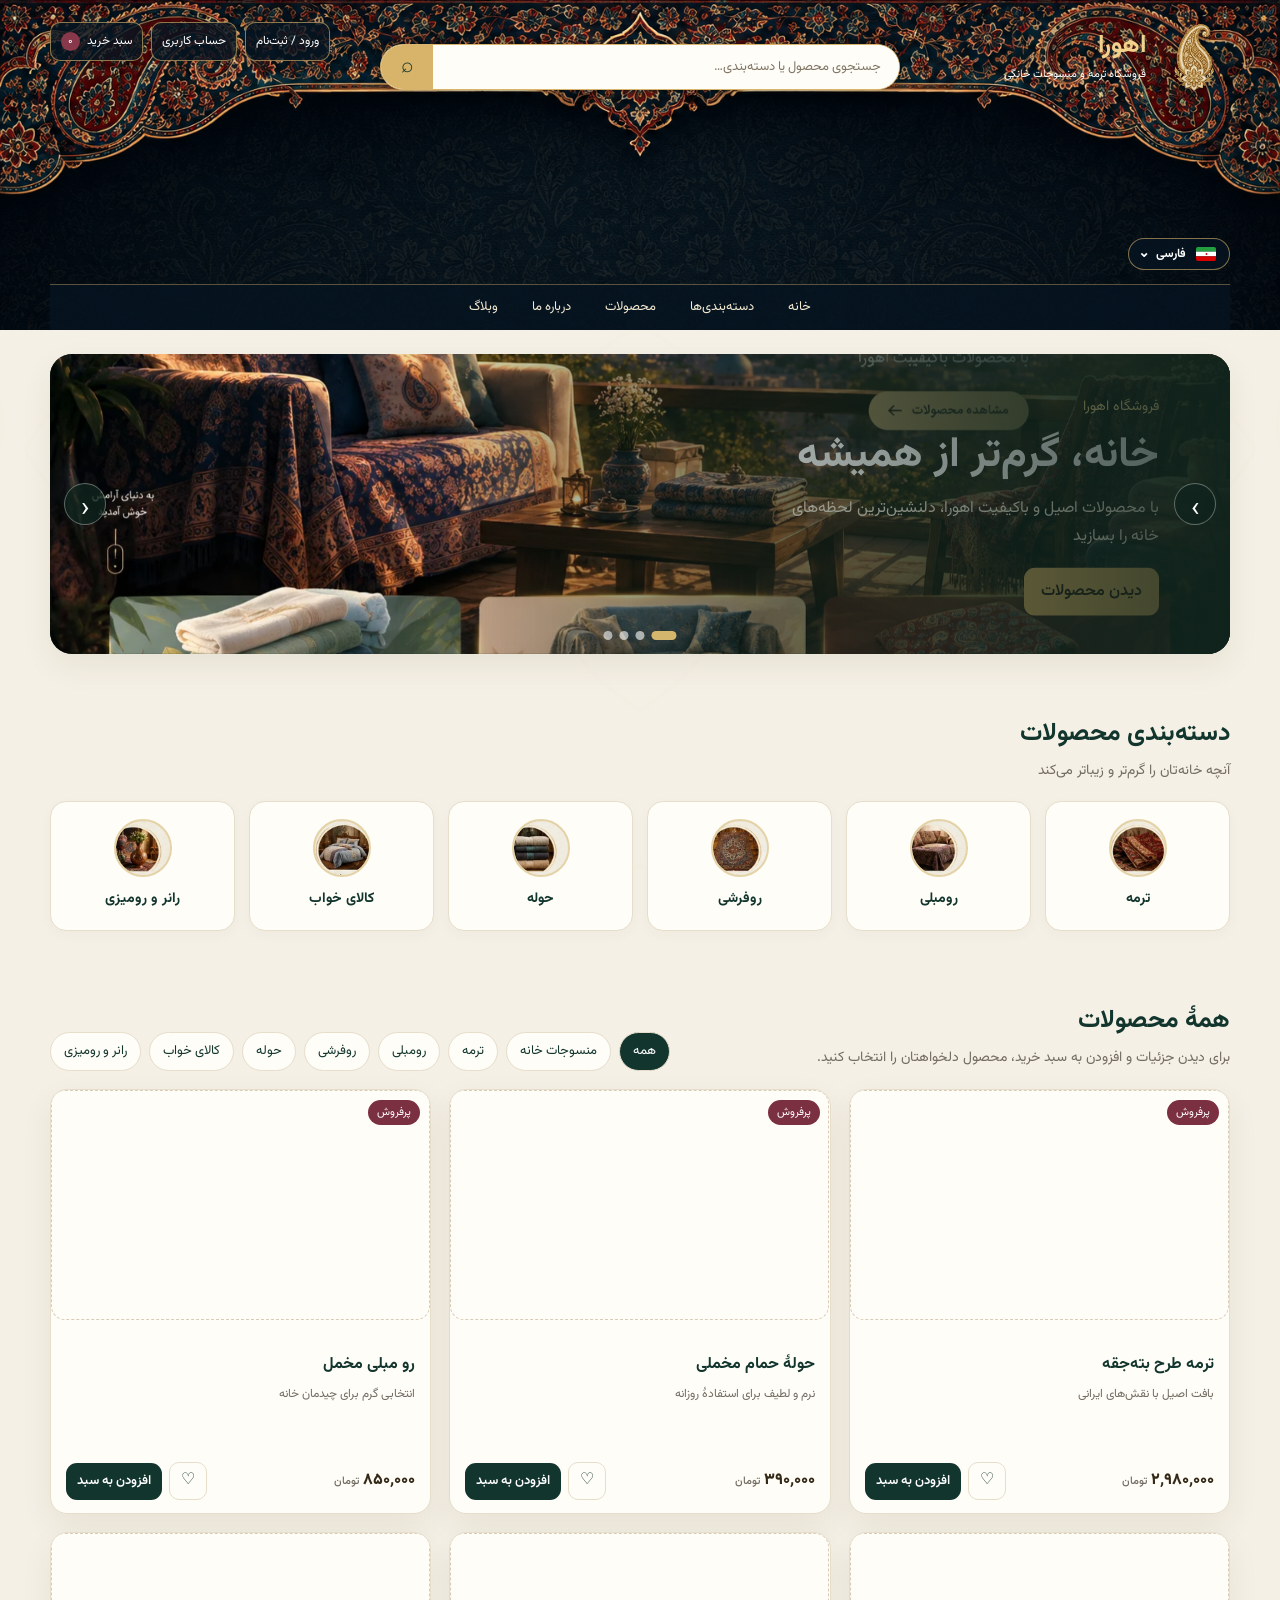
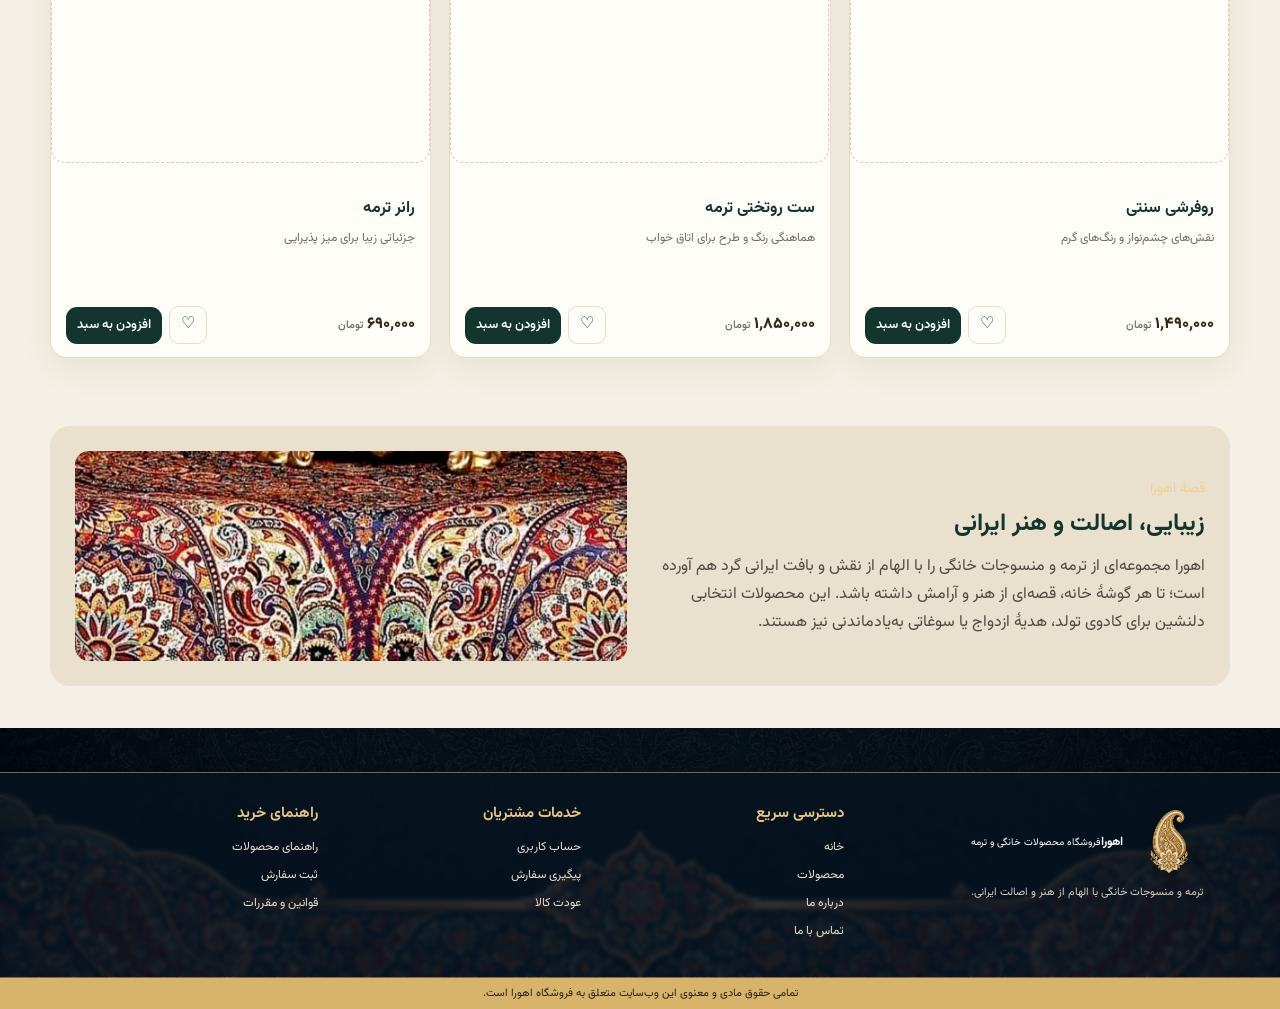
==== commit d4278b26: "Add files via upload" ====
--- a/index.html
+++ b/index.html
@@ -17,7 +17,7 @@
       <a href="login.html">ورود / ثبت‌نام</a><a href="account.html">حساب کاربری</a><a href="account.html#cart">سبد خرید <span id="cartCount" class="count" aria-live="polite">۰</span></a>
     </div>
     <form class="reference-search" id="searchForm" role="search"><input id="searchInput" aria-label="جستجوی محصولات" placeholder="جستجوی محصول یا دسته‌بندی…"><button aria-label="جستجو">⌕</button></form>
-    <nav class="reference-nav" aria-label="منوی اصلی"><a href="#home">خانه</a><a href="#categories">دسته‌بندی‌ها</a><a href="#products">محصولات</a><a href="#about">درباره ما</a></nav>
+    <nav class="reference-nav" aria-label="منوی اصلی"><a href="#home">خانه</a><a href="#categories">دسته‌بندی‌ها</a><a href="#products">محصولات</a><a href="#about">درباره ما</a><a href="blog.html">وبلاگ</a></nav>
     <div class="language-switcher reference-language-switcher" aria-label="انتخاب زبان"><button class="language-trigger reference-language-trigger" type="button" aria-haspopup="true" aria-expanded="false"><img class="flag-icon" src="assets/flag-iran.svg" alt="پرچم ایران"><span>فارسی</span><span class="language-chevron" aria-hidden="true">⌄</span></button><div class="language-menu" role="menu"><a href="index.html" role="menuitem" lang="fa"><img class="flag-icon" src="assets/flag-iran.svg" alt="پرچم ایران"> فارسی</a><a href="ar/index.html" role="menuitem" lang="ar"><img class="flag-icon" src="assets/flag-saudi.svg" alt="پرچم عربستان"> العربية</a></div></div>
   </div>
 </header>
@@ -37,6 +37,6 @@
 
 <section class="section" id="about"><div class="about-box"><div><span class="eyebrow">قصهٔ اهورا</span><h2>زیبایی، اصالت و هنر ایرانی</h2><p>اهورا مجموعه‌ای از ترمه و منسوجات خانگی را با الهام از نقش و بافت ایرانی گرد هم آورده است؛ تا هر گوشهٔ خانه، قصه‌ای از هنر و آرامش داشته باشد. این محصولات انتخابی دلنشین برای کادوی تولد، هدیهٔ ازدواج یا سوغاتی به‌یادماندنی نیز هستند.</p></div><img src="assets/termeh-reference.webp" alt="نقش و بافت اصیل پارچهٔ ترمه" loading="lazy"></div></section>
 </main>
-<footer id="contact" class="reference-footer"><div class="footer-clean"><div><a class="footer-brand" href="#home"><img src="assets/ahura-logo.webp" alt="لوگوی اهورا"><span><strong>اهورا</strong><small>فروشگاه محصولات خانگی و ترمه</small></span></a><p>ترمه و منسوجات خانگی با الهام از هنر و اصالت ایرانی.</p></div><div><h3>دسترسی سریع</h3><a href="#home">خانه</a><a href="#products">محصولات</a><a href="#about">درباره ما</a><a href="#contact">تماس با ما</a></div><div><h3>خدمات مشتریان</h3><a href="account.html">حساب کاربری</a><a href="account.html#orders">پیگیری سفارش</a><a href="account.html#wallet">عودت کالا</a></div><div><h3>راهنمای خرید</h3><a href="#products">راهنمای محصولات</a><a href="account.html#cart">ثبت سفارش</a><a href="account.html#wallet">قوانین و مقررات</a></div></div><div class="gold-line">تمامی حقوق مادی و معنوی این وب‌سایت متعلق به فروشگاه اهورا است.</div></footer>
+<footer id="contact" class="reference-footer"><div class="footer-clean"><div><a class="footer-brand" href="#home"><img src="assets/ahura-logo.webp" alt="لوگوی اهورا"><span><strong>اهورا</strong><small>فروشگاه محصولات خانگی و ترمه</small></span></a><p>ترمه و منسوجات خانگی با الهام از هنر و اصالت ایرانی.</p><div id="siteSocialLinks" class="blog-social-links"></div></div><div><h3>دسترسی سریع</h3><a href="#home">خانه</a><a href="#products">محصولات</a><a href="#about">درباره ما</a><a href="#contact">تماس با ما</a></div><div><h3>خدمات مشتریان</h3><a href="account.html">حساب کاربری</a><a href="account.html#orders">پیگیری سفارش</a><a href="account.html#wallet">عودت کالا</a></div><div><h3>راهنمای خرید</h3><a href="#products">راهنمای محصولات</a><a href="account.html#cart">ثبت سفارش</a><a href="account.html#wallet">قوانین و مقررات</a></div></div><div class="gold-line">تمامی حقوق مادی و معنوی این وب‌سایت متعلق به فروشگاه اهورا است.</div></footer>
 <div id="genericModal"></div><div id="toast" class="toast" role="status" aria-live="polite"></div><script type="module" src="assets/app.js"></script>
 </body></html>
--- a/assets/reference.css
+++ b/assets/reference.css
@@ -105,3 +105,5 @@
 .reference-header .reference-language-switcher{top:auto;right:0;bottom:58px;width:auto;height:auto;z-index:8}.reference-header .reference-language-trigger{width:auto;height:auto;padding:6px 9px;color:#fff;background:#071521d9;border:1px solid #d8b36a99;border-radius:18px}.reference-header .language-menu{top:calc(100% + 7px);bottom:auto;right:0}
 .reference-footer{background:#071521 url('ahura-frame.png') center bottom/cover no-repeat;padding-top:44px}.footer-clean{background:#071521c9;backdrop-filter:blur(2px);border-top:1px solid #d8b36a88;border-bottom:1px solid #d8b36a88}
 @media(max-width:700px){.reference-header,.reference-header-inner{min-height:430px}.reference-header-inner{width:calc(100% - 22px);display:flex;flex-direction:column;padding-top:15px;gap:12px}.reference-brand{align-self:flex-start}.reference-brand img{width:52px;height:52px}.reference-brand strong{font-size:20px}.reference-header-actions{justify-content:flex-start;width:100%}.reference-header-actions a{font-size:11px;padding:6px 8px}.reference-search{order:3;width:100%;height:42px;margin-top:4px}.reference-nav{order:4;min-height:42px;width:100%;gap:18px;justify-content:space-around;padding:0 8px}.reference-nav a{font-size:11px}.reference-header .reference-language-switcher{right:0;bottom:56px}.reference-footer{padding-top:25px}}
+
+.blog-social-links{display:flex;gap:8px;flex-wrap:wrap;margin-top:14px}.blog-social-links a{display:inline-flex;align-items:center;gap:6px;color:#f5ead2;border:1px solid #d8b36a66;border-radius:10px;padding:6px 8px;font-size:11px}.blog-social-links img{width:19px;height:19px;object-fit:contain;background:#fff;border-radius:5px;padding:2px}
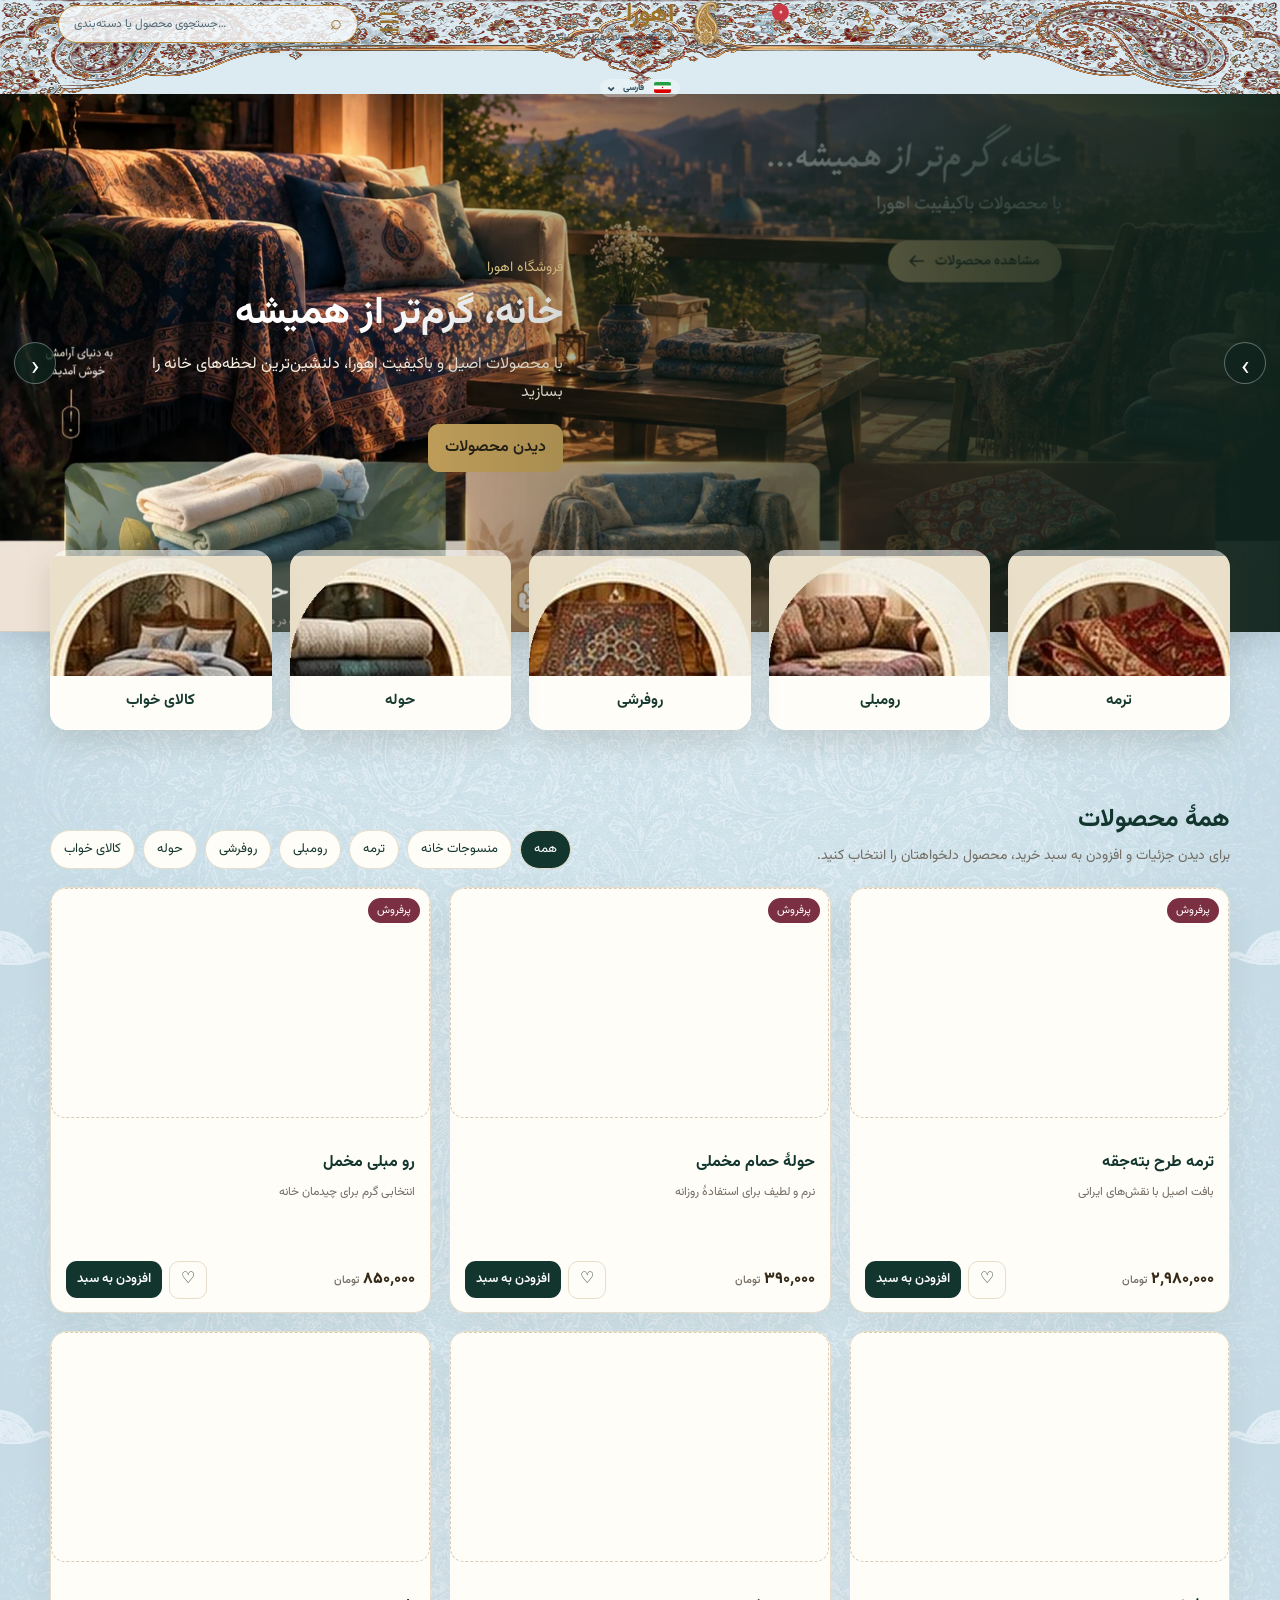
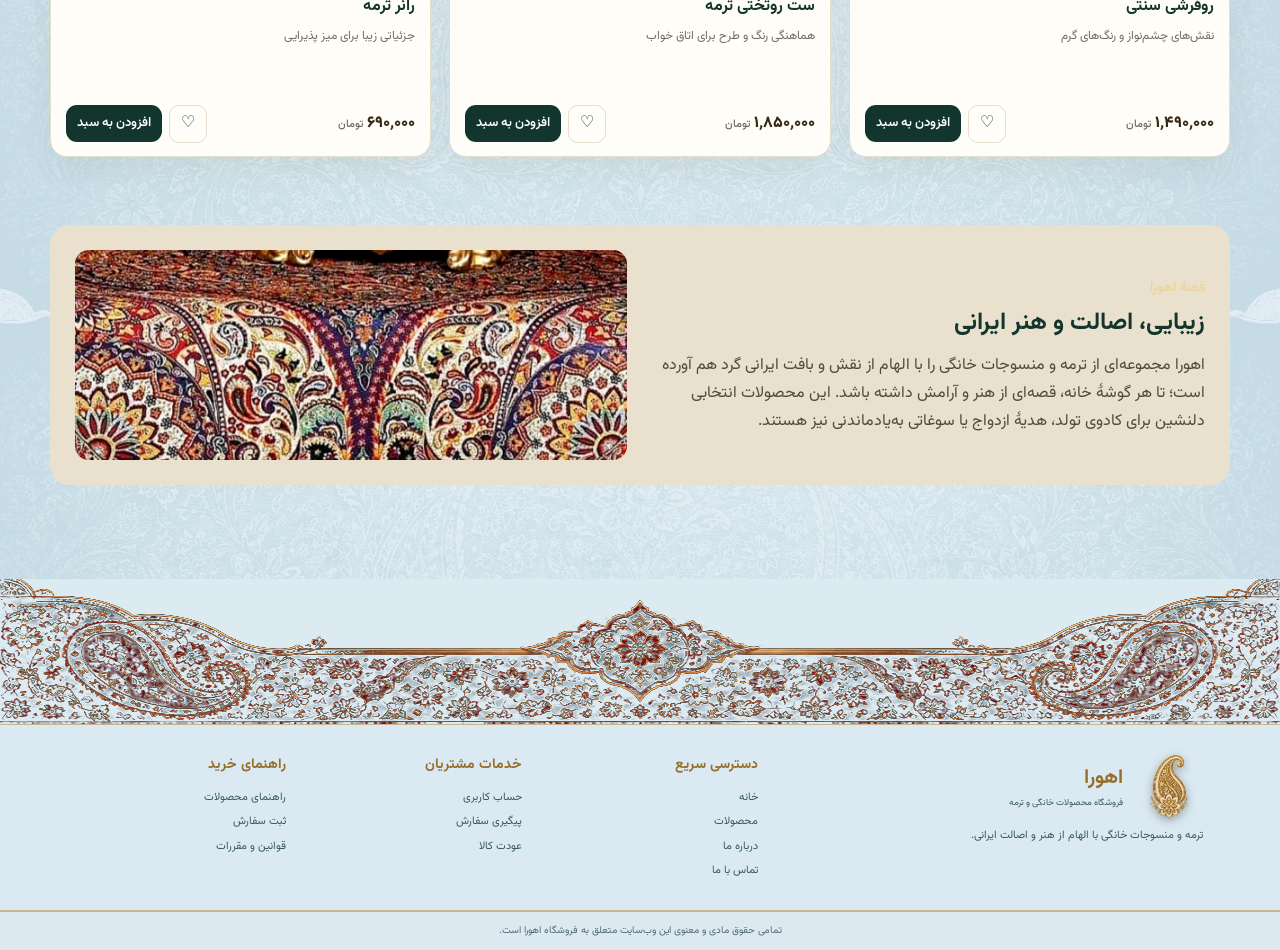
==== commit b9d41952: "Add files via upload" ====
--- a/index.html
+++ b/index.html
@@ -4,27 +4,34 @@
 <meta charset="utf-8"><meta name="viewport" content="width=device-width,initial-scale=1">
 <meta name="theme-color" content="#12352d"><meta name="description" content="خرید آنلاین ترمه، رومبلی، روفرشی، حوله و کالای خواب ایرانی از فروشگاه اهورا؛ محصولات اصیل، مناسب کادوی تولد و هدیهٔ به‌یادماندنی، با ارسال به سراسر ایران.">
 <meta name="keywords" content="خرید ترمه، فروشگاه ترمه، رومبلی ترمه، روفرشی سنتی، حوله، کالای خواب ایرانی، کادو تولد، هدیه به یادماندنی، کادوی ازدواج، سوغات ایرانی، هدیه ترمه">
-<link rel="canonical" href="https://mansojat-yazd.ir/"><link rel="alternate" hreflang="fa-IR" href="https://mansojat-yazd.ir/"><link rel="alternate" hreflang="ar" href="https://mansojat-yazd.ir/ar/">
+<link rel="canonical" href="https://mio0amd-oss.github.io/ahora/"><link rel="alternate" hreflang="fa-IR" href="https://mio0amd-oss.github.io/ahora/"><link rel="alternate" hreflang="ar" href="https://mio0amd-oss.github.io/ahora/ar/">
 <title>فروشگاه اهورا | خرید ترمه و منسوجات خانگی ایرانی</title><link rel="icon" type="image/webp" href="assets/ahura-logo.webp"><link rel="apple-touch-icon" href="assets/ahura-logo.webp"><meta property="og:image" content="assets/ahura-logo.webp"><meta name="twitter:card" content="summary_large_image"><meta name="twitter:image" content="assets/hero-yazd.webp"><link rel="stylesheet" href="assets/style.css"><link rel="stylesheet" href="assets/reference.css"><meta property="og:title" content="فروشگاه اهورا | ترمه و منسوجات خانگی"><meta property="og:description" content="زیبایی و اصالت هنر ایرانی در خانهٔ شما؛ انتخابی اصیل برای کادوی تولد و هدیهٔ به‌یادماندنی"><meta property="og:type" content="website">
-<script type="application/ld+json">{"@context":"https://schema.org","@type":"Store","name":"فروشگاه اهورا","url":"https://mansojat-yazd.ir/","logo":"https://mansojat-yazd.ir/assets/ahura-logo.webp","image":["https://mansojat-yazd.ir/assets/hero-clean.webp","https://mansojat-yazd.ir/assets/product-photo-1.webp","https://mansojat-yazd.ir/assets/product-photo-2.webp","https://mansojat-yazd.ir/assets/product-photo-3.webp","https://mansojat-yazd.ir/assets/product-photo-4.webp","https://mansojat-yazd.ir/assets/product-photo-5.webp","https://mansojat-yazd.ir/assets/product-photo-6.webp"],"description":"فروشگاه ترمه و منسوجات خانگی ایرانی"}</script>
+<script type="application/ld+json">{"@context":"https://schema.org","@type":"Store","name":"فروشگاه اهورا","url":"https://mio0amd-oss.github.io/ahora/","logo":"https://mio0amd-oss.github.io/ahora/assets/ahura-logo.webp","image":["https://mio0amd-oss.github.io/ahora/assets/hero-clean.webp","https://mio0amd-oss.github.io/ahora/assets/product-photo-1.webp","https://mio0amd-oss.github.io/ahora/assets/product-photo-2.webp","https://mio0amd-oss.github.io/ahora/assets/product-photo-3.webp","https://mio0amd-oss.github.io/ahora/assets/product-photo-4.webp","https://mio0amd-oss.github.io/ahora/assets/product-photo-5.webp","https://mio0amd-oss.github.io/ahora/assets/product-photo-6.webp"],"description":"فروشگاه ترمه و منسوجات خانگی ایرانی"}</script>
 <script type="application/ld+json">{"@context":"https://schema.org","@type":"ItemList","name":"فهرست محصولات","itemListElement":[{"@type":"ListItem","position":1,"item":{"@type":"Product","name":"ترمه طرح بته‌جقه","description":"پارچه ترمه با نقش بته‌جقه"}},{"@type":"ListItem","position":2,"item":{"@type":"Product","name":"حولهٔ حمام مخملی","description":"حوله‌های حمام مخملی"}},{"@type":"ListItem","position":3,"item":{"@type":"Product","name":"رو مبلی مخمل","description":"رو مبلی مخمل با طرح ترمه"}},{"@type":"ListItem","position":4,"item":{"@type":"Product","name":"روفرشی سنتی","description":"روفرشی با طرح سنتی"}},{"@type":"ListItem","position":5,"item":{"@type":"Product","name":"ست روتختی ترمه","description":"ست روتختی ترمه"}},{"@type":"ListItem","position":6,"item":{"@type":"Product","name":"رانر ترمه","description":"رانر ترمه روی میز"}}]}</script>
 </head>
 <body data-lang="fa">
 <header class="reference-header" aria-label="سربرگ فروشگاه اهورا">
+  <div class="reference-header-frame reference-header-frame-top" aria-hidden="true"></div>
   <div class="reference-header-inner">
-    <a class="reference-brand" href="#home" aria-label="صفحه اصلی اهورا"><img src="assets/ahura-logo.webp" alt="لوگوی اهورا"><span><strong>اهورا</strong><small>فروشگاه ترمه و منسوجات خانگی</small></span></a>
-    <div class="reference-header-actions">
-      <a href="login.html">ورود / ثبت‌نام</a><a href="account.html">حساب کاربری</a><a href="account.html#cart">سبد خرید <span id="cartCount" class="count" aria-live="polite">۰</span></a>
+    <div class="reference-header-left">
+      <a class="header-icon-link" href="account.html#cart" aria-label="سبد خرید">🛒<span id="cartCount" class="count">۰</span></a>
+      <a class="header-icon-link" href="account.html#favorites" aria-label="علاقه‌مندی‌ها">♡</a>
+      <a class="header-icon-link" href="account.html" aria-label="حساب کاربری">♙</a>
     </div>
-    <form class="reference-search" id="searchForm" role="search"><input id="searchInput" aria-label="جستجوی محصولات" placeholder="جستجوی محصول یا دسته‌بندی…"><button aria-label="جستجو">⌕</button></form>
-    <nav class="reference-nav" aria-label="منوی اصلی"><a href="#home">خانه</a><a href="#categories">دسته‌بندی‌ها</a><a href="#products">محصولات</a><a href="#about">درباره ما</a><a href="blog.html">وبلاگ</a></nav>
+    <a class="reference-brand" href="#home" aria-label="صفحه اصلی اهورا"><img src="assets/ahura-logo.webp" alt="لوگوی اهورا"><span><strong>اهورا</strong><small>فروشگاه محصولات نساجی و خانگی</small></span></a>
+    <div class="reference-header-right">
+      <form class="reference-search" id="searchForm" role="search"><input id="searchInput" aria-label="جستجوی محصولات" placeholder="جستجوی محصول…"><button aria-label="جستجو">⌕</button></form>
+      <button class="header-menu-button" id="headerMenuButton" type="button" aria-label="باز کردن منو" aria-expanded="false">☰</button>
+    </div>
     <div class="language-switcher reference-language-switcher" aria-label="انتخاب زبان"><button class="language-trigger reference-language-trigger" type="button" aria-haspopup="true" aria-expanded="false"><img class="flag-icon" src="assets/flag-iran.svg" alt="پرچم ایران"><span>فارسی</span><span class="language-chevron" aria-hidden="true">⌄</span></button><div class="language-menu" role="menu"><a href="index.html" role="menuitem" lang="fa"><img class="flag-icon" src="assets/flag-iran.svg" alt="پرچم ایران"> فارسی</a><a href="ar/index.html" role="menuitem" lang="ar"><img class="flag-icon" src="assets/flag-saudi.svg" alt="پرچم عربستان"> العربية</a></div></div>
+    <nav class="reference-nav" id="referenceNav" aria-label="منوی اصلی"><a href="#home">خانه</a><a href="#categories">دسته‌بندی‌ها</a><a href="#products">محصولات</a><a href="#about">درباره ما</a><a href="blog.html">وبلاگ</a></nav>
   </div>
+  <div class="reference-header-frame reference-header-frame-bottom" aria-hidden="true"></div>
 </header>
 <main id="home" class="container">
 <section class="hero hero-slider" id="heroSlider" aria-label="بنرهای فروشگاه"><div id="heroSlides"></div><button class="hero-arrow hero-prev" id="heroPrev" type="button" aria-label="بنر قبلی">‹</button><button class="hero-arrow hero-next" id="heroNext" type="button" aria-label="بنر بعدی">›</button><div class="hero-dots" id="heroDots" aria-label="انتخاب بنر"></div></section><div id="siteAnnouncement" class="site-announcement" hidden></div>
 <section class="section" id="categories"><div class="section-head"><div><h2>دسته‌بندی محصولات</h2><p>آنچه خانه‌تان را گرم‌تر و زیباتر می‌کند</p></div></div><div class="category-grid">
-<a class="category-card" href="#products" data-category-link="termeh"><span class="category-icon">✺</span><strong>ترمه</strong></a><a class="category-card" href="#products" data-category-link="upholstery"><span class="category-icon">▤</span><strong>رومبلی</strong></a><a class="category-card" href="#products" data-category-link="carpet"><span class="category-icon">▧</span><strong>روفرشی</strong></a><a class="category-card" href="#products" data-category-link="towel"><span class="category-icon">▦</span><strong>حوله</strong></a><a class="category-card" href="#products" data-category-link="bedding"><span class="category-icon">⌂</span><strong>کالای خواب</strong></a><a class="category-card" href="#products" data-category-link="runner"><span class="category-icon">▱</span><strong>رانر و رومیزی</strong></a></div></section>
+<a class="category-card" href="#products" data-category-link="termeh"><span class="category-icon">✺</span><strong>ترمه</strong></a><a class="category-card" href="#products" data-category-link="upholstery"><span class="category-icon">▤</span><strong>رومبلی</strong></a><a class="category-card" href="#products" data-category-link="carpet"><span class="category-icon">▧</span><strong>روفرشی</strong></a><a class="category-card" href="#products" data-category-link="towel"><span class="category-icon">▦</span><strong>حوله</strong></a><a class="category-card" href="#products" data-category-link="bedding"><span class="category-icon">⌂</span><strong>کالای خواب</strong></a></div></section>
 
 <section class="section" id="products"><div class="section-head"><div><h2>همهٔ محصولات</h2><p>برای دیدن جزئیات و افزودن به سبد خرید، محصول دلخواهتان را انتخاب کنید.</p></div><div class="chips" aria-label="فیلتر محصولات"><button class="chip active" data-filter="all">همه</button><button class="chip" data-filter="termeh">ترمه</button><button class="chip" data-filter="home">منسوجات خانه</button></div></div><div class="products-grid" id="productGrid">
 <article class="product" id="product-termeh" data-product="termeh" data-category="termeh" data-best="true"><span class="badge">پرفروش</span><a href="#product-termeh"><img class="product-photo" src="assets/product-photo-1.webp" alt="پارچهٔ ترمه با نقش بته‌جقه" width="195" height="118" loading="lazy"><div class="product-content"><h3>ترمه طرح بته‌جقه</h3><p class="product-desc">بافت اصیل با نقش‌های ایرانی</p></div></a><div class="product-content product-bottom"><span class="price">۲٬۹۸۰٬۰۰۰ <small>تومان</small></span><div class="product-actions"><button class="icon-btn favorite" data-favorite="termeh" aria-label="علاقه‌مندی">♡</button><button class="btn small add-cart" data-id="termeh">افزودن به سبد</button></div></div></article>
--- a/assets/reference.css
+++ b/assets/reference.css
@@ -107,3 +107,192 @@
 @media(max-width:700px){.reference-header,.reference-header-inner{min-height:430px}.reference-header-inner{width:calc(100% - 22px);display:flex;flex-direction:column;padding-top:15px;gap:12px}.reference-brand{align-self:flex-start}.reference-brand img{width:52px;height:52px}.reference-brand strong{font-size:20px}.reference-header-actions{justify-content:flex-start;width:100%}.reference-header-actions a{font-size:11px;padding:6px 8px}.reference-search{order:3;width:100%;height:42px;margin-top:4px}.reference-nav{order:4;min-height:42px;width:100%;gap:18px;justify-content:space-around;padding:0 8px}.reference-nav a{font-size:11px}.reference-header .reference-language-switcher{right:0;bottom:56px}.reference-footer{padding-top:25px}}
 
 .blog-social-links{display:flex;gap:8px;flex-wrap:wrap;margin-top:14px}.blog-social-links a{display:inline-flex;align-items:center;gap:6px;color:#f5ead2;border:1px solid #d8b36a66;border-radius:10px;padding:6px 8px;font-size:11px}.blog-social-links img{width:19px;height:19px;object-fit:contain;background:#fff;border-radius:5px;padding:2px}
+
+/* AHURA REFERENCE LAYOUT — final visual direction based on the supplied blank termeh frame and homepage reference. */
+.reference-header{
+  position:relative!important; width:100%; height:94px; min-height:94px!important; overflow:visible!important;
+  background:#0d1b20!important; color:#fff; border-bottom:1px solid #d8b36a66; z-index:50;
+}
+.reference-header-inner{
+  position:relative!important; width:100%!important; max-width:none!important; height:94px; min-height:94px!important;
+  margin:0!important; padding:0 4.5%!important; display:grid!important;
+  grid-template-columns:1fr auto 1fr!important; align-items:center!important; gap:20px!important;
+}
+.reference-header-frame{position:absolute;left:0;right:0;z-index:1;pointer-events:none;background-image:url('ahura-frame.png');background-repeat:no-repeat;background-size:100% auto;}
+.reference-header-frame-top{top:0;height:24px;background-position:center top;opacity:.95;}
+.reference-header-frame-bottom{bottom:-18px;height:28px;background-position:center bottom;opacity:.9;}
+.reference-header-left,.reference-header-right,.reference-brand,.reference-language-switcher{z-index:5;position:relative;}
+.reference-header-left{display:flex;align-items:center;justify-content:flex-start;gap:16px;direction:ltr;}
+.header-icon-link{position:relative;display:grid;place-items:center;width:34px;height:34px;color:#f2d28c;font-size:25px;line-height:1;border:0;background:transparent;transition:transform .2s ease,color .2s ease;}
+.header-icon-link:hover{color:#fff;transform:translateY(-2px);}
+.header-icon-link .count{position:absolute;top:-3px;right:-5px;min-width:17px;height:17px;font-size:9px;margin:0;background:#c83b46;color:#fff;border-radius:50%;}
+.reference-brand{justify-self:center;display:flex;align-items:center;gap:8px;color:#fff;text-decoration:none;direction:rtl;}
+.reference-brand img{width:48px!important;height:48px!important;object-fit:contain;filter:drop-shadow(0 2px 3px #0008);}
+.reference-brand strong{display:block;color:#f2d28c;font-size:25px;line-height:1.05;white-space:nowrap;}
+.reference-brand small{display:block;color:#fff;font-size:9px;margin-top:3px;white-space:nowrap;}
+.reference-header-right{justify-self:end;display:flex;align-items:center;gap:12px;direction:ltr;}
+.reference-search{position:relative!important;left:auto!important;top:auto!important;grid-column:auto!important;grid-row:auto!important;margin:0!important;width:300px!important;height:38px!important;display:flex!important;border:1px solid #d8b36a88!important;border-radius:24px!important;overflow:hidden!important;background:#ffffff14!important;box-shadow:none!important;}
+.reference-search input{flex:1;min-width:0;border:0;outline:0;padding:0 15px;background:transparent!important;color:#fff!important;font-size:12px;}
+.reference-search input::placeholder{color:#f1eadcaa!important;}
+.reference-search button{width:42px;border:0;background:transparent!important;color:#e8c87e!important;font-size:20px;}
+.header-menu-button{width:38px;height:38px;border:0;background:transparent;color:#f2d28c;font-size:25px;line-height:1;cursor:pointer;}
+.reference-nav{position:absolute!important;right:4.5%;top:calc(100% + 6px);display:none;grid-template-columns:1fr;gap:2px!important;min-width:170px;min-height:0!important;padding:7px!important;background:#0b1b21f5!important;border:1px solid #d8b36a99;border-radius:12px;box-shadow:0 15px 35px #0007;z-index:20;}
+.reference-nav.open{display:grid!important;}
+.reference-nav a{padding:8px 10px;font-size:12px!important;color:#f5ead2!important;border-radius:8px;}
+.reference-nav a:hover{background:#d8b36a22;color:#f0d28d!important;}
+.reference-header .reference-language-switcher{position:absolute!important;top:50%!important;right:auto!important;left:50%!important;bottom:auto!important;width:auto!important;height:auto!important;transform:translate(-50%,29px);z-index:7;}
+.reference-header .reference-language-trigger{width:auto!important;height:auto!important;padding:2px 5px!important;border:0!important;background:transparent!important;color:#f5ead2!important;box-shadow:none!important;font-size:9px!important;}
+.reference-header .reference-language-trigger .flag-icon{width:17px;height:11px;}
+.reference-header .language-menu{top:calc(100% + 7px)!important;bottom:auto!important;right:0!important;min-width:120px;}
+/* Keep the hero directly under the compact header, like the supplied site reference. */
+main.container{width:100%;max-width:none;margin:0;padding:0;}
+.hero-slider{width:100vw!important;margin:0 0 0 calc(50% - 50vw)!important;border-radius:0!important;min-height:clamp(390px,42vw,650px)!important;height:clamp(390px,42vw,650px)!important;box-shadow:none!important;overflow:hidden;}
+.hero-slide>img{width:100%!important;height:100%!important;object-fit:cover!important;}
+.hero-copy{inset-inline-start:56%!important;max-width:420px!important;}
+.hero h1{font-size:clamp(27px,3vw,42px)!important;}
+.section{width:min(1180px,calc(100% - 32px));margin-inline:auto;}
+#categories{position:relative;z-index:8;margin-top:-82px;padding-top:0;}
+#categories .section-head{display:none;}
+.category-grid{grid-template-columns:repeat(5,1fr)!important;gap:18px!important;}
+.category-card{min-height:180px;padding:0!important;border:0!important;border-radius:18px!important;overflow:hidden;background:#fff8!important;position:relative;box-shadow:0 12px 30px #39271424!important;display:flex;flex-direction:column;justify-content:flex-end;}
+.category-card .category-icon{width:100%!important;height:120px!important;margin:0!important;border:0!important;border-radius:0!important;background:#eadfc9!important;overflow:hidden;}
+.category-card .category-icon img{width:100%;height:100%;object-fit:cover;}
+.category-card strong{display:block;padding:12px 8px 15px;background:#fffdf8;color:#173a30!important;font-size:15px;}
+/* Footer: use the same supplied frame as a decorative lower border; all wording remains real HTML. */
+.reference-footer{position:relative!important;margin-top:52px!important;padding:48px 0 0!important;background:#0b1820!important;color:#f5ead2;overflow:visible!important;}
+.reference-footer:before{content:"";position:absolute;left:0;right:0;top:0;height:34px;background:url('ahura-frame.png') center top/100% auto no-repeat;opacity:.9;pointer-events:none;}
+.footer-clean{background:#0b1820e8!important;border:0!important;backdrop-filter:none!important;display:grid;grid-template-columns:2fr 1fr 1fr 1fr;gap:26px;width:min(1180px,calc(100% - 32px));margin:auto;padding:24px 0 30px;}
+.footer-clean>div{display:flex;flex-direction:column;gap:5px;}
+.footer-clean h3{margin:0 0 6px;color:#e7c477;font-size:14px;}
+.footer-clean a,.footer-clean p{font-size:11px;color:#eadfca;margin:0;}
+.footer-brand{display:flex;align-items:center;gap:8px;}
+.footer-brand img{width:48px;height:48px;object-fit:contain;}
+.footer-brand strong{font-size:20px;color:#f0cf86;display:block;}
+.footer-brand small{font-size:9px;display:block;color:#fff;}
+.reference-footer .gold-line{position:relative;background:#0b1820!important;color:#d8c59d!important;border-top:1px solid #d8b36a55;padding:10px;font-size:10px;}
+@media(max-width:900px){
+ .reference-header,.reference-header-inner{height:86px;min-height:86px!important;}
+ .reference-header-inner{padding:0 3%!important;grid-template-columns:auto 1fr auto!important;gap:8px!important;}
+ .reference-brand{grid-column:2;}
+ .reference-brand img{width:42px!important;height:42px!important;}.reference-brand strong{font-size:21px;}.reference-brand small{font-size:8px;}
+ .reference-search{width:180px!important;height:34px!important;}.header-menu-button{font-size:22px;width:32px;}
+ .reference-header-left{gap:5px;}.header-icon-link{width:29px;height:29px;font-size:21px;}
+ #categories{margin-top:-62px;}.category-grid{grid-template-columns:repeat(3,1fr)!important;gap:12px!important;}
+ .category-card{min-height:155px;}.category-card .category-icon{height:100px!important;}
+ .footer-clean{grid-template-columns:1fr 1fr;}
+}
+@media(max-width:600px){
+ .reference-header,.reference-header-inner{height:72px;min-height:72px!important;}
+ .reference-header-frame-top{height:14px;}.reference-header-frame-bottom{height:18px;bottom:-10px;}
+ .reference-header-inner{padding:0 10px!important;grid-template-columns:auto 1fr auto!important;}
+ .reference-header-left{gap:1px;}.header-icon-link{width:27px;height:27px;font-size:18px;}.header-icon-link .count{min-width:14px;height:14px;font-size:8px;top:-2px;right:-3px;}
+ .reference-brand{gap:4px;}.reference-brand img{width:34px!important;height:34px!important;}.reference-brand strong{font-size:17px;}.reference-brand small{display:none;}
+ .reference-search{width:110px!important;height:30px!important;}.reference-search input{font-size:9px;padding:0 8px;}.reference-search button{width:30px;font-size:16px;}
+ .header-menu-button{width:27px;height:30px;font-size:18px;}.reference-header-right{gap:3px;}
+ .reference-header .reference-language-switcher{transform:translate(-50%,23px);}.reference-header .reference-language-trigger span:not(.language-chevron){display:none;}
+ .hero-slider{min-height:310px!important;height:310px!important;}.hero-copy{inset-inline-start:52%!important;max-width:44%!important;}.hero h1{font-size:22px!important;}.hero p{font-size:11px!important;}
+ .section{width:calc(100% - 20px);}.category-grid{grid-template-columns:repeat(2,1fr)!important;gap:9px!important;}.category-card{min-height:140px;}.category-card .category-icon{height:88px!important;}.category-card strong{font-size:13px;padding:9px 6px 11px;}
+ .reference-footer{margin-top:36px!important;padding-top:38px!important;}.reference-footer:before{height:25px;}.footer-clean{width:calc(100% - 20px);grid-template-columns:1fr 1fr;gap:16px;padding:16px 0 22px;}
+ .footer-clean>div:first-child{grid-column:1/-1;}.footer-clean a,.footer-clean p{font-size:10px;}.footer-clean h3{font-size:12px;}
+}
+
+/* AHURA TERMEH BLUE FIELD — top/bottom decorative bands with a continuous pale-blue patterned field between them. */
+html, body{background:#dceaf2!important;}
+body{
+  background-image:url('termeh-light-bg.webp')!important;
+  background-size:100% auto!important;
+  background-repeat:repeat-y!important;
+  background-position:center top!important;
+  background-attachment:scroll!important;
+}
+
+/* The header keeps the exact compact height of the reference layout. The gold termeh ornament is a visual band, not a thin line. */
+.reference-header{
+  height:94px!important;
+  min-height:94px!important;
+  background:#dceaf2!important;
+  border:0!important;
+  box-shadow:0 2px 12px rgba(31,55,68,.12)!important;
+}
+.reference-header:before{
+  content:"";
+  position:absolute;
+  inset:0;
+  z-index:1;
+  pointer-events:none;
+  background:url('termeh-header-band.png') center top/100% 94px no-repeat;
+}
+.reference-header-frame-top{display:none!important;}
+.reference-header-frame-bottom{display:none!important;}
+.reference-header-inner{height:94px!important;min-height:94px!important;z-index:3!important;}
+
+/* Keep controls readable on the pale-blue textile field. */
+.reference-header-left,.reference-header-right,.reference-brand,.reference-language-switcher{z-index:5!important;}
+.header-icon-link{color:#9a7228!important;text-shadow:0 1px 1px rgba(255,255,255,.35);}
+.header-icon-link:hover{color:#5c4930!important;}
+.reference-brand strong{color:#9a7228!important;text-shadow:0 1px 1px rgba(255,255,255,.4);}
+.reference-brand small{color:#304c5c!important;}
+.reference-search{background:rgba(247,251,253,.82)!important;border-color:#b98b3b!important;box-shadow:0 4px 14px rgba(39,61,72,.12)!important;}
+.reference-search input{color:#294553!important;}
+.reference-search input::placeholder{color:#536c78!important;}
+.reference-search button{color:#9a7228!important;}
+.header-menu-button{color:#9a7228!important;}
+.reference-header .reference-language-trigger{color:#304c5c!important;background:rgba(247,251,253,.35)!important;}
+.reference-nav{background:#e7f0f5f2!important;border-color:#b98b3b99!important;box-shadow:0 12px 30px rgba(39,61,72,.18)!important;}
+.reference-nav a{color:#294553!important;}
+.reference-nav a:hover{background:#b98b3b22!important;color:#8a6628!important;}
+
+/* The page content sits continuously on the same pale-blue termeh field. */
+main.container,.section{background:transparent!important;}
+.hero-slider{box-shadow:0 12px 30px rgba(34,58,70,.16)!important;}
+
+/* Lower termeh band: a full decorative border, not a thin separator. */
+.reference-footer{
+  position:relative!important;
+  margin-top:52px!important;
+  padding:145px 0 0!important;
+  background:#dceaf2!important;
+  color:#294553!important;
+  overflow:visible!important;
+}
+.reference-footer:before{
+  content:"";
+  position:absolute;
+  left:0;right:0;top:0;
+  height:145px;
+  background:url('termeh-footer-band.png') center top/100% 145px no-repeat;
+  opacity:1;
+  pointer-events:none;
+}
+.footer-clean{
+  position:relative!important;
+  z-index:2!important;
+  width:100%!important;
+  max-width:none!important;
+  margin:0!important;
+  padding:28px 6% 30px!important;
+  background:rgba(220,234,242,.90)!important;
+  color:#294553!important;
+  border:0!important;
+  border-top:1px solid rgba(185,139,59,.55)!important;
+  border-bottom:1px solid rgba(185,139,59,.55)!important;
+  backdrop-filter:blur(2px);
+}
+.footer-clean h3{color:#956f2b!important;}
+.footer-clean a,.footer-clean p{color:#385866!important;}
+.footer-brand strong{color:#956f2b!important;}
+.footer-brand small{color:#385866!important;}
+.reference-footer .gold-line{background:rgba(220,234,242,.96)!important;color:#506a77!important;border-top:1px solid rgba(185,139,59,.55)!important;}
+
+@media(max-width:900px){
+  .reference-header,.reference-header-inner{height:86px!important;min-height:86px!important;}
+  .reference-header:before{background-size:100% 86px;}
+  .reference-footer{padding-top:120px!important;}
+  .reference-footer:before{height:120px;background-size:100% 120px;}
+}
+@media(max-width:600px){
+  .reference-header,.reference-header-inner{height:72px!important;min-height:72px!important;}
+  .reference-header:before{background-size:auto 72px;background-position:center top;}
+  .reference-footer{padding-top:92px!important;}
+  .reference-footer:before{height:92px;background-size:auto 92px;background-position:center top;}
+}
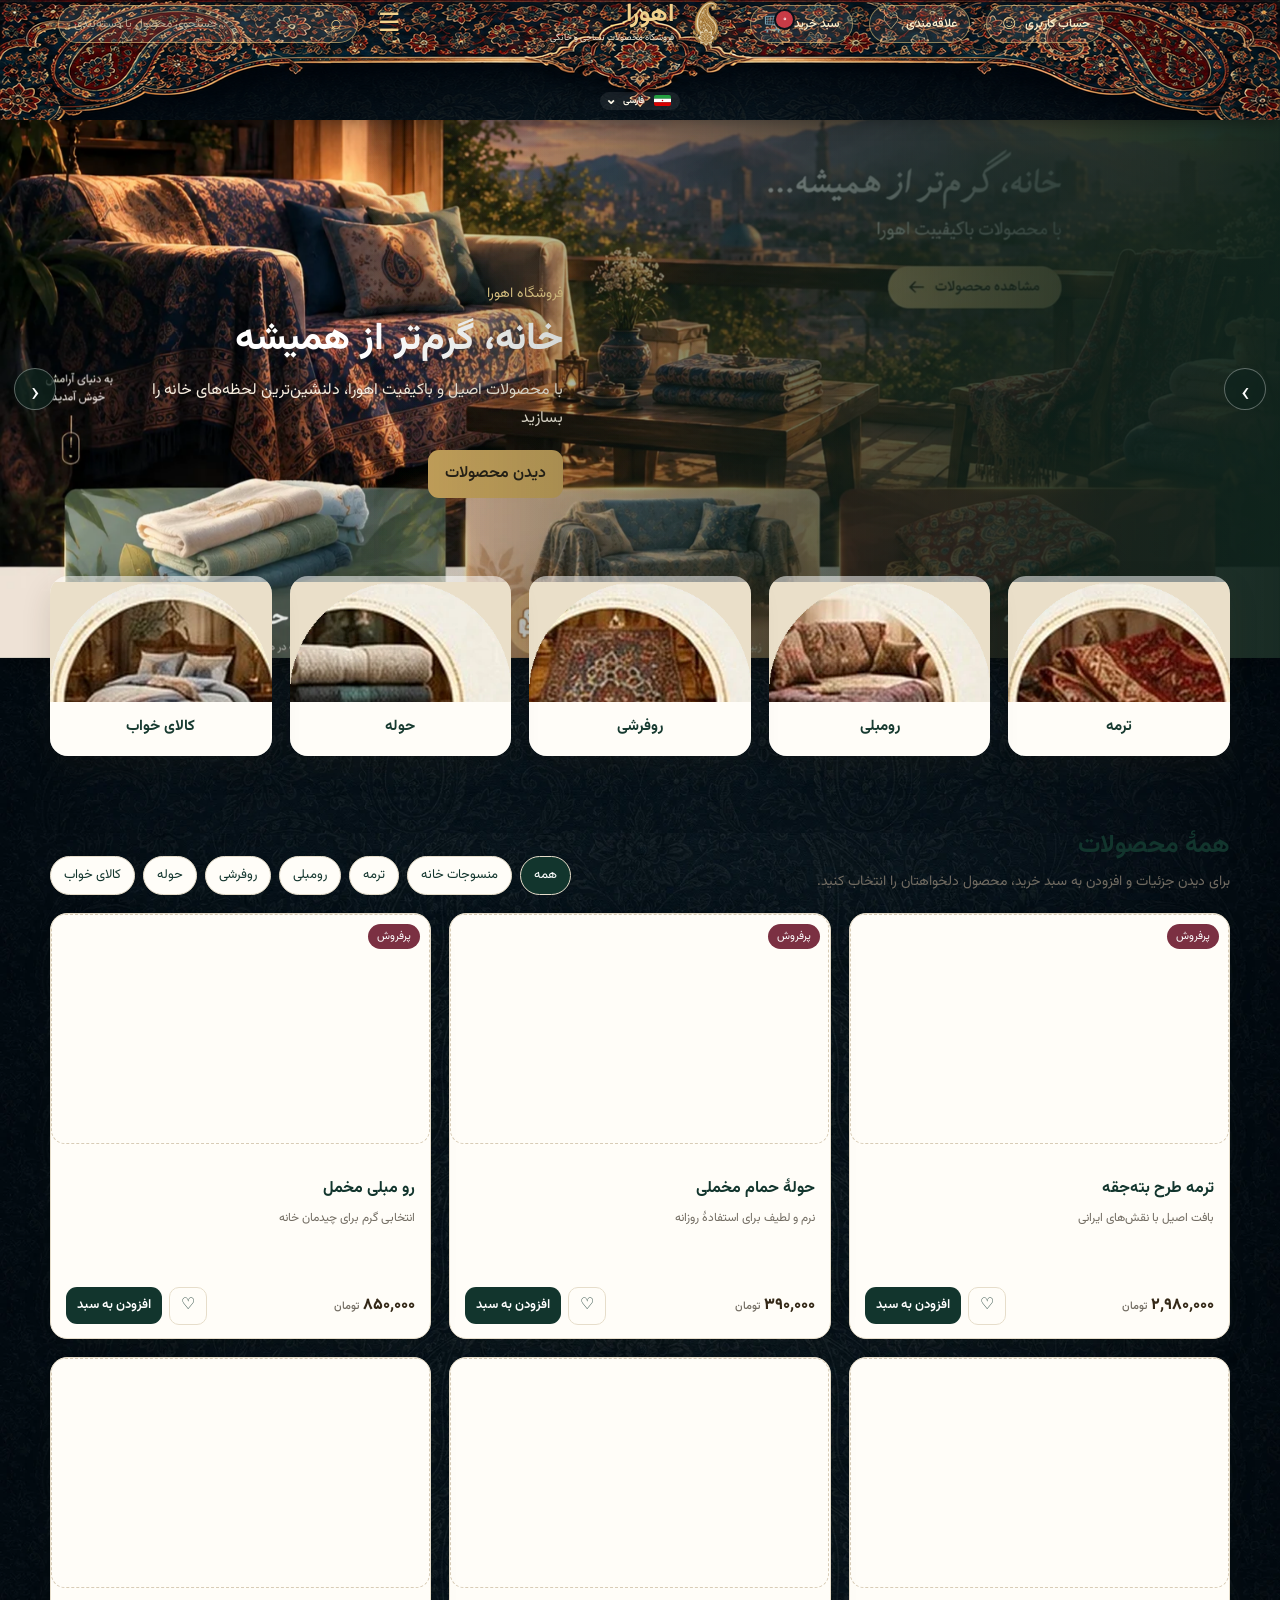
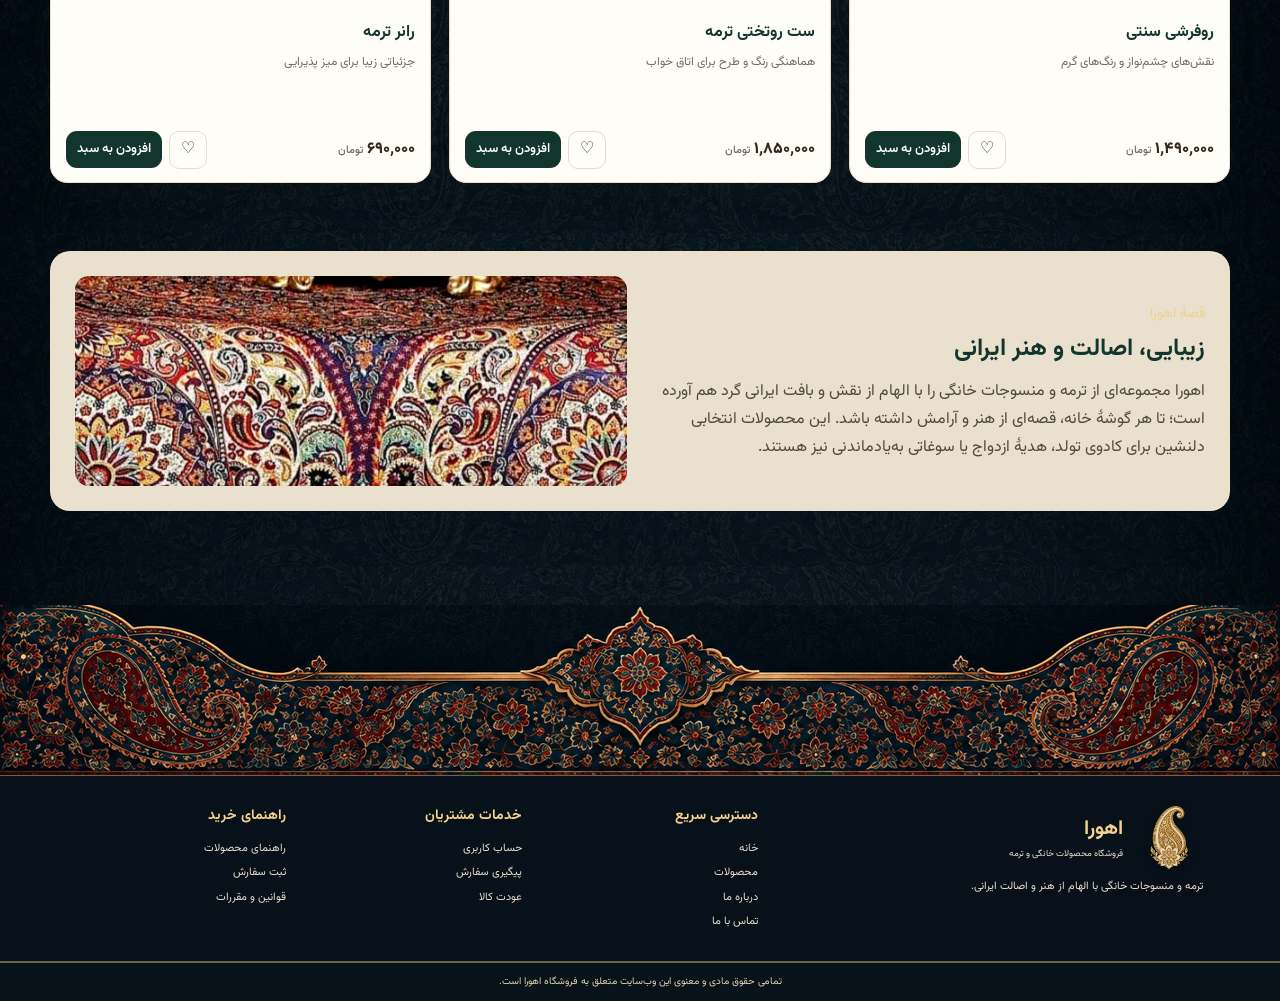
==== commit f313ca5a: "Add files via upload" ====
--- a/index.html
+++ b/index.html
@@ -14,9 +14,9 @@
   <div class="reference-header-frame reference-header-frame-top" aria-hidden="true"></div>
   <div class="reference-header-inner">
     <div class="reference-header-left">
-      <a class="header-icon-link" href="account.html#cart" aria-label="سبد خرید">🛒<span id="cartCount" class="count">۰</span></a>
-      <a class="header-icon-link" href="account.html#favorites" aria-label="علاقه‌مندی‌ها">♡</a>
-      <a class="header-icon-link" href="account.html" aria-label="حساب کاربری">♙</a>
+      <a class="header-icon-link" href="account.html#cart" aria-label="سبد خرید"><span class="header-icon-glyph">🛒<span id="cartCount" class="count">۰</span></span><span class="header-icon-label">سبد خرید</span></a>
+      <a class="header-icon-link" href="account.html#favorites" aria-label="علاقه‌مندی‌ها"><span class="header-icon-glyph">♡</span><span class="header-icon-label">علاقه‌مندی</span></a>
+      <a class="header-icon-link" href="account.html" aria-label="حساب کاربری"><span class="header-icon-glyph">☺</span><span class="header-icon-label">حساب کاربری</span></a>
     </div>
     <a class="reference-brand" href="#home" aria-label="صفحه اصلی اهورا"><img src="assets/ahura-logo.webp" alt="لوگوی اهورا"><span><strong>اهورا</strong><small>فروشگاه محصولات نساجی و خانگی</small></span></a>
     <div class="reference-header-right">
--- a/assets/style.css
+++ b/assets/style.css
@@ -29,7 +29,7 @@
 .checkout-grid{display:grid;grid-template-columns:1fr 1fr;gap:0 14px}.checkout-wide{grid-column:1/-1}.checkout-submit{width:100%;margin-top:8px}@media(max-width:600px){.checkout-grid{grid-template-columns:1fr}.checkout-wide{grid-column:auto}}
 
 /* AHURA V2 visual polish */
-body{background-color:#f5f0e5;background-image:linear-gradient(rgba(245,240,229,.92),rgba(245,240,229,.92)),url('termeh-bg.svg');background-size:auto,720px;background-attachment:scroll,fixed}
+body{background-color:#e1e9f2;background-image:url('termeh-light-bg.webp');background-size:100% 100vh;background-repeat:no-repeat;background-attachment:fixed;background-position:center top}
 .site-header,.arabic-reference-header{background-color:#13271f;background-image:linear-gradient(rgba(19,39,31,.72),rgba(19,39,31,.72)),url('header-pattern.webp');background-size:auto,cover;background-position:center}
 .flag-icon{width:20px;height:14px;object-fit:cover;display:inline-block;vertical-align:middle;border-radius:2px;margin-inline:4px}
 .header-corrected-content{position:absolute;inset:0;z-index:4;display:flex;align-items:center;justify-content:space-between;padding:18px 5%;pointer-events:none}.header-corrected-content a{pointer-events:auto}.corrected-brand{display:flex;align-items:center;gap:12px;color:#fff;text-decoration:none}.corrected-brand img{width:58px;height:58px;object-fit:contain}.corrected-brand b{display:block;color:#efd08a;font-size:25px}.corrected-brand small{display:block;color:#fff;font-size:11px;margin-top:3px}.corrected-actions{display:flex;align-items:center;gap:9px;flex-wrap:wrap;justify-content:flex-end}.corrected-actions a{color:#fff;text-decoration:none;font-size:12px;border:1px solid #fff3;padding:7px 9px;border-radius:9px;background:#10271f99}.corrected-actions a:hover{border-color:#d9b76b;color:#f0d28d}
--- a/assets/reference.css
+++ b/assets/reference.css
@@ -196,8 +196,8 @@
  .footer-clean>div:first-child{grid-column:1/-1;}.footer-clean a,.footer-clean p{font-size:10px;}.footer-clean h3{font-size:12px;}
 }
 
-/* AHURA TERMEH BLUE FIELD — top/bottom decorative bands with a continuous pale-blue patterned field between them. */
-html, body{background:#dceaf2!important;}
+/* AHURA TERMEH NAVY FIELD — top/bottom ornate gold-on-navy bands with a continuous dark-navy patterned field between them (matches the supplied reference frame). */
+html, body{background:#081219!important;}
 body{
   background-image:url('termeh-light-bg.webp')!important;
   background-size:100% auto!important;
@@ -206,13 +206,13 @@
   background-attachment:scroll!important;
 }
 
-/* The header keeps the exact compact height of the reference layout. The gold termeh ornament is a visual band, not a thin line. */
+/* The header is taller than before so the ornate band and its controls stay clearly legible. */
 .reference-header{
-  height:94px!important;
-  min-height:94px!important;
-  background:#dceaf2!important;
+  height:120px!important;
+  min-height:120px!important;
+  background:#081219!important;
   border:0!important;
-  box-shadow:0 2px 12px rgba(31,55,68,.12)!important;
+  box-shadow:0 2px 16px rgba(0,0,0,.35)!important;
 }
 .reference-header:before{
   content:"";
@@ -220,47 +220,50 @@
   inset:0;
   z-index:1;
   pointer-events:none;
-  background:url('termeh-header-band.png') center top/100% 94px no-repeat;
+  background:url('termeh-header-band.png') center top/100% 120px no-repeat;
 }
 .reference-header-frame-top{display:none!important;}
 .reference-header-frame-bottom{display:none!important;}
-.reference-header-inner{height:94px!important;min-height:94px!important;z-index:3!important;}
-
-/* Keep controls readable on the pale-blue textile field. */
+.reference-header-inner{height:120px!important;min-height:120px!important;z-index:3!important;}
+
+/* Keep every control unmistakably visible on the dark navy/gold termeh field. */
 .reference-header-left,.reference-header-right,.reference-brand,.reference-language-switcher{z-index:5!important;}
-.header-icon-link{color:#9a7228!important;text-shadow:0 1px 1px rgba(255,255,255,.35);}
-.header-icon-link:hover{color:#5c4930!important;}
-.reference-brand strong{color:#9a7228!important;text-shadow:0 1px 1px rgba(255,255,255,.4);}
-.reference-brand small{color:#304c5c!important;}
-.reference-search{background:rgba(247,251,253,.82)!important;border-color:#b98b3b!important;box-shadow:0 4px 14px rgba(39,61,72,.12)!important;}
-.reference-search input{color:#294553!important;}
-.reference-search input::placeholder{color:#536c78!important;}
-.reference-search button{color:#9a7228!important;}
-.header-menu-button{color:#9a7228!important;}
-.reference-header .reference-language-trigger{color:#304c5c!important;background:rgba(247,251,253,.35)!important;}
-.reference-nav{background:#e7f0f5f2!important;border-color:#b98b3b99!important;box-shadow:0 12px 30px rgba(39,61,72,.18)!important;}
-.reference-nav a{color:#294553!important;}
-.reference-nav a:hover{background:#b98b3b22!important;color:#8a6628!important;}
-
-/* The page content sits continuously on the same pale-blue termeh field. */
+.header-icon-link{display:inline-flex!important;align-items:center;gap:6px;width:auto!important;height:auto!important;padding:8px 12px!important;border-radius:20px;background:rgba(255,255,255,.09)!important;border:1px solid rgba(232,200,126,.55);color:#f5d998!important;text-shadow:none;}
+.header-icon-link .header-icon-glyph{font-size:20px;line-height:1;position:relative;}
+.header-icon-link .header-icon-label{font-size:12px;font-weight:600;white-space:nowrap;color:#fbeecb!important;}
+.header-icon-link:hover{color:#fff!important;background:rgba(232,200,126,.22)!important;border-color:#e8c87e;transform:translateY(-2px);}
+.header-icon-link .count{background:#c83b46!important;color:#fff!important;box-shadow:0 0 0 2px #081219;}
+.reference-brand strong{color:#f2d28c!important;text-shadow:0 1px 2px rgba(0,0,0,.5);}
+.reference-brand small{color:#f3ecda!important;text-shadow:0 1px 2px rgba(0,0,0,.5);}
+.reference-search{background:rgba(255,255,255,.1)!important;border-color:#e8c87e99!important;box-shadow:0 4px 14px rgba(0,0,0,.25)!important;}
+.reference-search input{color:#fdf7e8!important;}
+.reference-search input::placeholder{color:#e8dcc0aa!important;}
+.reference-search button{color:#f2d28c!important;}
+.header-menu-button{color:#f2d28c!important;}
+.reference-header .reference-language-trigger{color:#fdf7e8!important;background:rgba(255,255,255,.08)!important;}
+.reference-nav{background:#081219f2!important;border-color:#e8c87e99!important;box-shadow:0 12px 30px rgba(0,0,0,.35)!important;}
+.reference-nav a{color:#f5ead2!important;}
+.reference-nav a:hover{background:#e8c87e22!important;color:#f2d28c!important;}
+
+/* The page content sits continuously on the same dark navy termeh field. */
 main.container,.section{background:transparent!important;}
-.hero-slider{box-shadow:0 12px 30px rgba(34,58,70,.16)!important;}
+.hero-slider{box-shadow:0 12px 30px rgba(0,0,0,.35)!important;}
 
 /* Lower termeh band: a full decorative border, not a thin separator. */
 .reference-footer{
   position:relative!important;
   margin-top:52px!important;
-  padding:145px 0 0!important;
-  background:#dceaf2!important;
-  color:#294553!important;
+  padding:170px 0 0!important;
+  background:#081219!important;
+  color:#f0e6cc!important;
   overflow:visible!important;
 }
 .reference-footer:before{
   content:"";
   position:absolute;
   left:0;right:0;top:0;
-  height:145px;
-  background:url('termeh-footer-band.png') center top/100% 145px no-repeat;
+  height:170px;
+  background:url('termeh-footer-band.png') center top/100% 170px no-repeat;
   opacity:1;
   pointer-events:none;
 }
@@ -271,28 +274,33 @@
   max-width:none!important;
   margin:0!important;
   padding:28px 6% 30px!important;
-  background:rgba(220,234,242,.90)!important;
-  color:#294553!important;
+  background:rgba(8,18,25,.92)!important;
+  color:#f0e6cc!important;
   border:0!important;
-  border-top:1px solid rgba(185,139,59,.55)!important;
-  border-bottom:1px solid rgba(185,139,59,.55)!important;
+  border-top:1px solid rgba(232,200,126,.45)!important;
+  border-bottom:1px solid rgba(232,200,126,.45)!important;
   backdrop-filter:blur(2px);
 }
-.footer-clean h3{color:#956f2b!important;}
-.footer-clean a,.footer-clean p{color:#385866!important;}
-.footer-brand strong{color:#956f2b!important;}
-.footer-brand small{color:#385866!important;}
-.reference-footer .gold-line{background:rgba(220,234,242,.96)!important;color:#506a77!important;border-top:1px solid rgba(185,139,59,.55)!important;}
+.footer-clean h3{color:#f2d28c!important;}
+.footer-clean a,.footer-clean p{color:#e8dfcb!important;}
+.footer-brand strong{color:#f2d28c!important;}
+.footer-brand small{color:#e8dfcb!important;}
+.reference-footer .gold-line{background:rgba(8,18,25,.97)!important;color:#e0d4b0!important;border-top:1px solid rgba(232,200,126,.45)!important;}
 
 @media(max-width:900px){
-  .reference-header,.reference-header-inner{height:86px!important;min-height:86px!important;}
-  .reference-header:before{background-size:100% 86px;}
-  .reference-footer{padding-top:120px!important;}
-  .reference-footer:before{height:120px;background-size:100% 120px;}
+  .reference-header,.reference-header-inner{height:100px!important;min-height:100px!important;}
+  .reference-header:before{background-size:100% 100px;}
+  .header-icon-link{padding:6px 9px!important;}
+  .header-icon-link .header-icon-label{font-size:11px;}
+  .reference-footer{padding-top:135px!important;}
+  .reference-footer:before{height:135px;background-size:100% 135px;}
 }
 @media(max-width:600px){
-  .reference-header,.reference-header-inner{height:72px!important;min-height:72px!important;}
-  .reference-header:before{background-size:auto 72px;background-position:center top;}
-  .reference-footer{padding-top:92px!important;}
-  .reference-footer:before{height:92px;background-size:auto 92px;background-position:center top;}
-}
+  .reference-header,.reference-header-inner{height:80px!important;min-height:80px!important;}
+  .reference-header:before{background-size:auto 80px;background-position:center top;}
+  .header-icon-link{padding:5px!important;gap:0;border-radius:50%;width:32px!important;height:32px!important;justify-content:center;}
+  .header-icon-link .header-icon-label{display:none;}
+  .header-icon-link .header-icon-glyph{font-size:18px;}
+  .reference-footer{padding-top:100px!important;}
+  .reference-footer:before{height:100px;background-size:auto 100px;background-position:center top;}
+}
